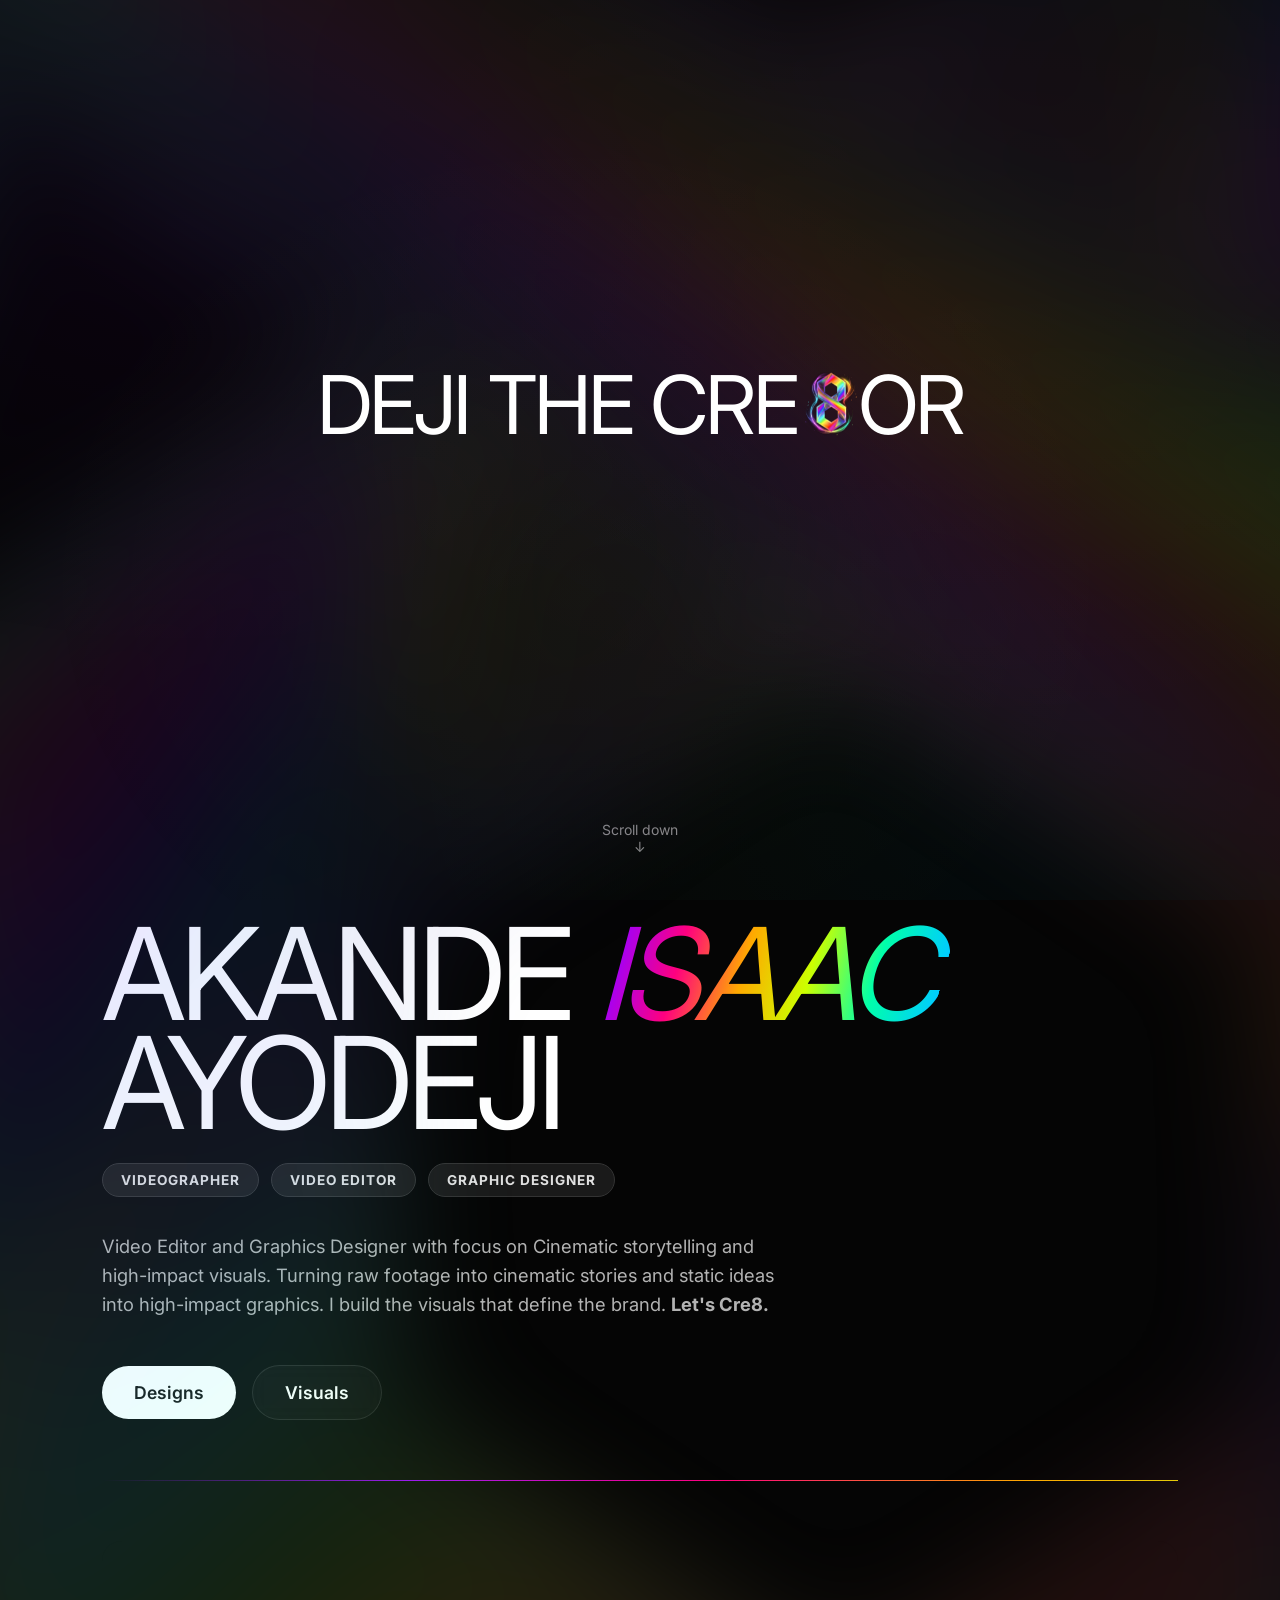
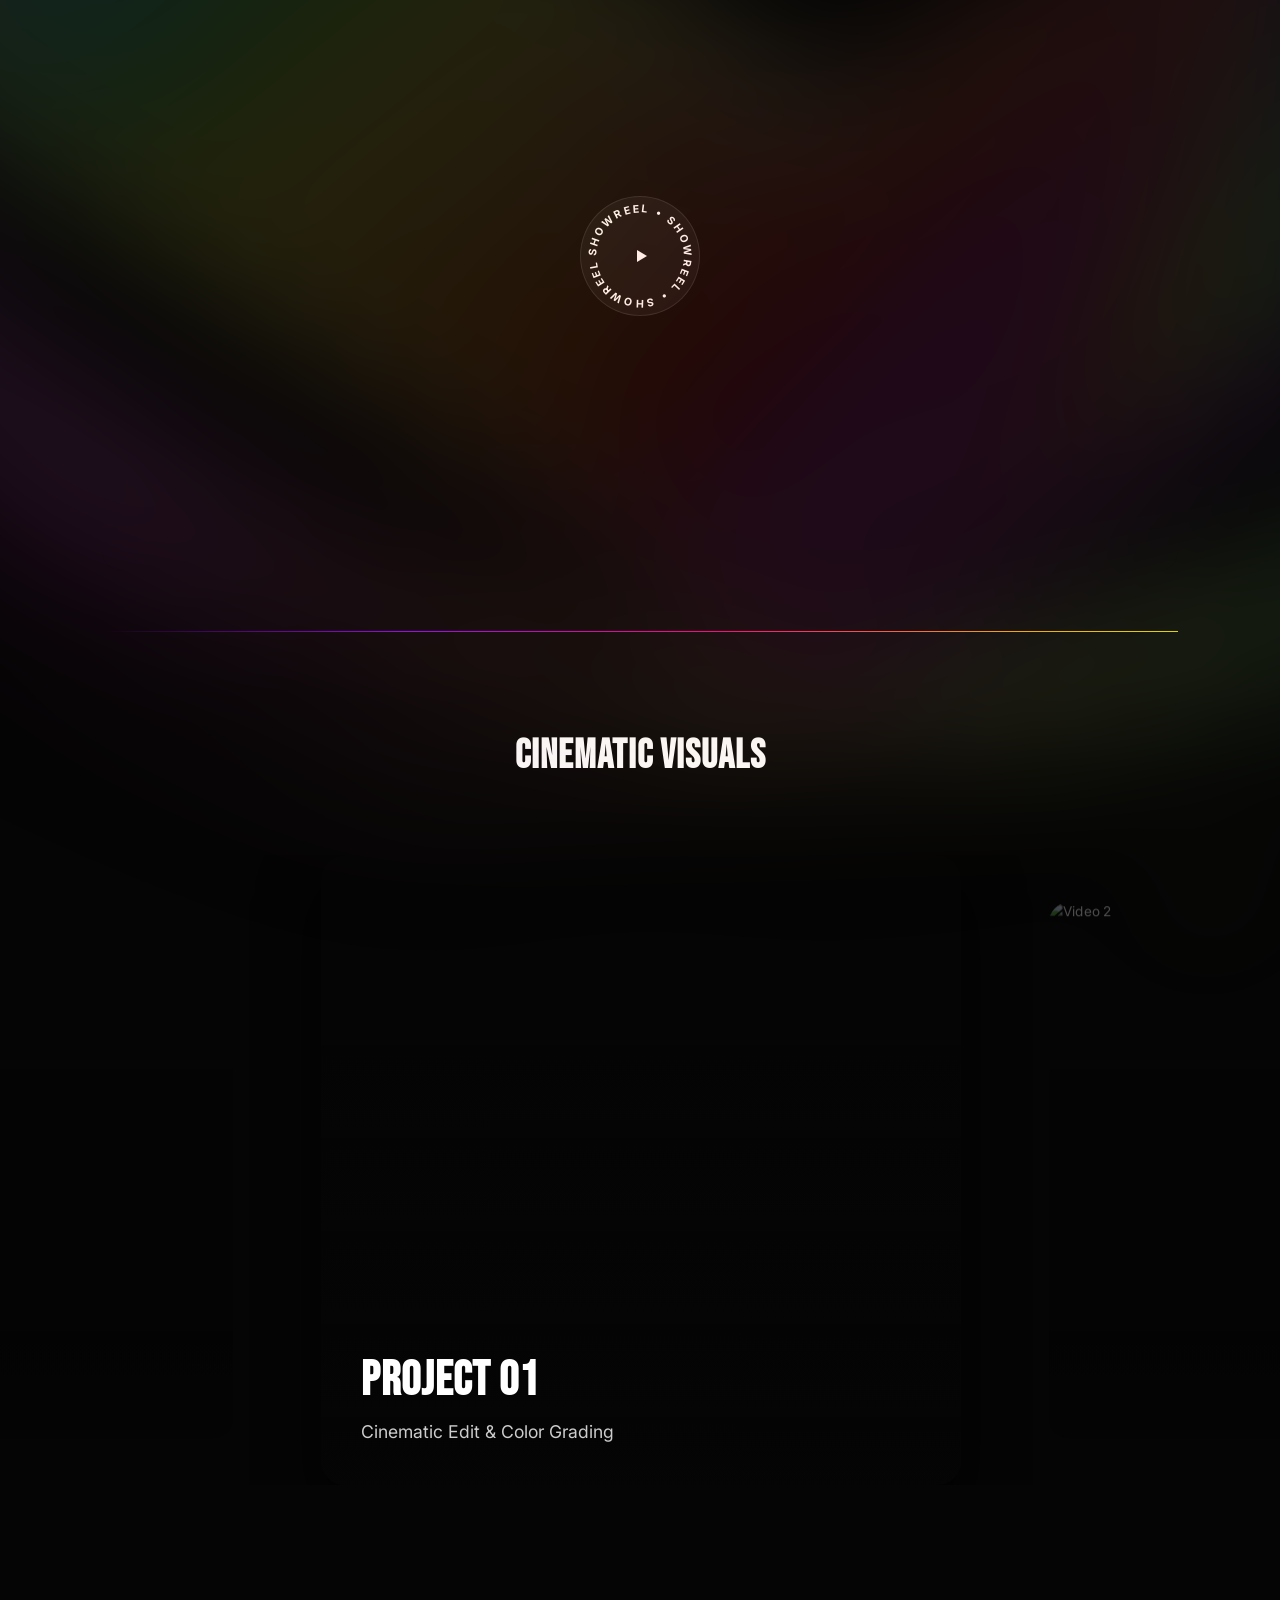
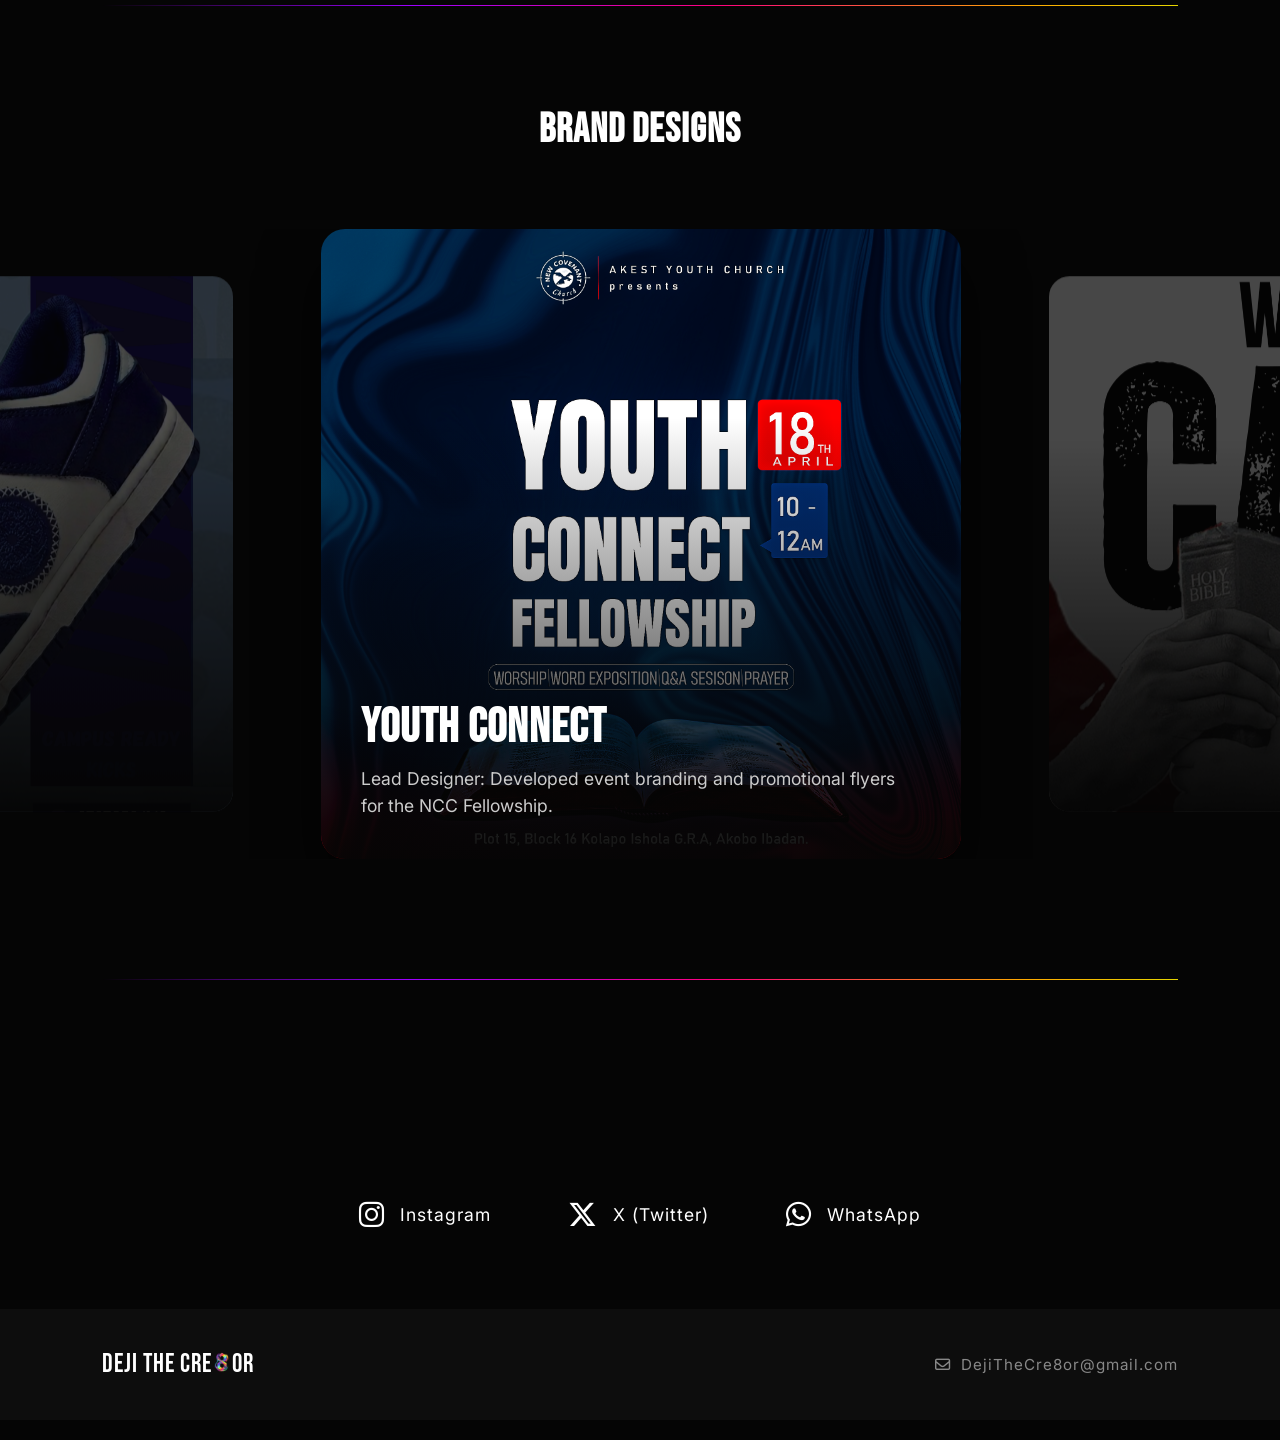
==== index.html @ 7c0d9ea7 "tried to optimize web loading time by font stuff" ====
<!DOCTYPE html>
<html lang="en">
<head>
    <meta charset="UTF-8">
    <meta name="viewport" content="width=device-width, initial-scale=1.0">
    <title>Deji The Cre8or | Portfolio</title>
    
    <link rel="preconnect" href="https://fonts.googleapis.com">
    <link rel="preconnect" href="https://fonts.gstatic.com" crossorigin>
    
    <link href="https://fonts.googleapis.com/css2?family=Bebas+Neue&family=Inter:wght@300;400;600&display=swap" rel="stylesheet">
    
    <link rel="stylesheet" href="CSS/style.css">
    
    <link rel="stylesheet" href="https://cdnjs.cloudflare.com/ajax/libs/font-awesome/6.4.0/css/all.min.css">
</head>
<body>

    <div class="bg-streaks"></div>
    <img src="8.png" alt="" id="glass-8">

    <div id="nav-backdrop"></div>

    <div id="dynamic-logo">
        <span class="type-text">DEJI THE CRE</span>
        <img src="8.png" alt="8" class="crystal-8">
        <span class="type-text-end">OR</span>
    </div>
    <a href="index.html" id="desktop-header-logo">
        DEJI THE CRE<img src="8.png" alt="8" class="header-8">OR
    </a>

    <div id="mobile-stacked-logo">
        <div class="stack-top">DEJI THE</div>
        <div class="stack-bottom">CRE<img src="8.png" alt="8" class="stack-8">OR</div>
    </div>

   <nav id="nav-menu">
        <button class="hamburger" aria-label="Toggle menu">
            <span class="line"></span>
            <span class="line"></span>
        </button>
        <ul class="nav-links">
            <li><a href="index.html">Home</a></li>
            <li class="nav-dropdown">
                <a href="#" class="dropdown-toggle">Work <span class="arrow">▼</span></a>
                <ul class="dropdown-menu">
                    <li><a href="designs.html">Designs</a></li>
                    <li><a href="visuals.html">Visuals</a></li>
                </ul>
            </li>
            <li><a href="about.html">About</a></li> 
            <li><a href="contact.html">Contact</a></li>
        </ul>
    </nav>

    <div class="scroll-prompt">
        <p>Scroll down</p>
        <span>↓</span>
    </div>

    <main id="main-content">
        <header class="hero">
            <h1 class="main-title reveal">
                <span class="name-part">AKANDE</span>
                <span class="name-part name-italic gradient-text">ISAAC</span>
                <span class="name-part">AYODEJI</span>
            </h1>
            
            <div class="software-tags reveal">
                <span>VIDEOGRAPHER</span>
                <span>VIDEO EDITOR</span>
                <span>GRAPHIC DESIGNER</span>
            </div>

            <p class="bio-text reveal">
                Video Editor and Graphics Designer with focus on Cinematic storytelling and high-impact visuals. Turning raw footage into cinematic stories and static ideas into high-impact graphics. I build the visuals that define the brand. <strong>Let's Cre8.</strong>
            </p>

            <div class="button-group reveal">
                <a href="designs.html" class="btn primary-btn">Designs</a>
                <a href="visuals.html" class="btn secondary-btn">Visuals</a>
            </div>
        </header>

        <hr class="section-breaker reveal">

        <section id="showreel-section" class="reveal">
            <video autoplay loop muted playsinline class="showreel-video">
                <source src="assets/videos/showreel.mp4" type="video/mp4"> 
            </video>
            
            <div class="showreel-watermark">
                <div class="play-triangle"></div>
                <svg class="spinning-text" viewBox="0 0 100 100">
                    <path id="circlePath" d="M 50, 50 m -37, 0 a 37,37 0 1,1 74,0 a 37,37 0 1,1 -74,0" fill="none" />
                    <text>
                        <textPath href="#circlePath" startOffset="0%">
                            SHOWREEL • SHOWREEL • SHOWREEL • 
                        </textPath>
                    </text>
                </svg>
            </div>
        </section>

        <hr class="section-breaker reveal">

        <h2 class="sub-heading reveal" style="text-align: center; margin-top: 40px;">Cinematic Visuals</h2>

        <div class="carousel-container reveal">
            <div class="swipe-indicator"><span>← Swipe to explore →</span></div>
            <div class="carousel-track"> 
                
                <div class="carousel-card active" data-video-id="03fotvflTWY">
                    <div class="card-media">
                        <img src="https://img.youtube.com/vi/03fotvflTWY/hqdefault.jpg" alt="Video 1">
                    </div>
                    <div class="card-info">
                        <h3>Project 01</h3>
                        <p>Cinematic Edit & Color Grading</p>
                    </div>
                </div>

                <div class="carousel-card" data-video-id="vDbTVsZp4Qw">
                    <div class="card-media">
                        <img src="https://img.youtube.com/vi/vDbTVsZp4Qw/hqdefault.jpg" alt="Video 2">
                    </div>
                    <div class="card-info">
                        <h3>Project 02</h3>
                        <p>Dynamic Cuts & Sound Design</p>
                    </div>
                </div>

                <div class="carousel-card" data-video-id="BxYA4wNl080">
                    <div class="card-media">
                        <img src="https://img.youtube.com/vi/BxYA4wNl080/hqdefault.jpg" alt="Video 3">
                    </div>
                    <div class="card-info">
                        <h3>Project 03</h3>
                        <p>Social Media Promo</p>
                    </div>
                </div>

                <div class="carousel-card" data-video-id="MMPrhzNY5no">
                    <div class="card-media">
                        <img src="https://img.youtube.com/vi/MMPrhzNY5no/hqdefault.jpg" alt="Video 4">
                    </div>
                    <div class="card-info">
                        <h3>Project 04</h3>
                        <p>Visual Effects & Pacing</p>
                    </div>
                </div>

                <div class="carousel-card" data-video-id="Yz00MsHGp1I">
                    <div class="card-media">
                        <img src="https://img.youtube.com/vi/Yz00MsHGp1I/hqdefault.jpg" alt="Video 5">
                    </div>
                    <div class="card-info">
                        <h3>Project 05</h3>
                        <p>Brand Storytelling</p>
                    </div>
                </div>

                <div class="carousel-card" data-video-id="K750tVwHM1g">
                    <div class="card-media">
                        <img src="https://img.youtube.com/vi/K750tVwHM1g/hqdefault.jpg" alt="Video 6">
                    </div>
                    <div class="card-info">
                        <h3>Project 06</h3>
                        <p>Creative Direction & Editing</p>
                    </div>
                </div>

            </div>
        </div> 

        <hr class="section-breaker reveal">

        <h2 class="sub-heading reveal" style="text-align: center; margin-top: 40px;">Brand Designs</h2>

        <div class="carousel-container reveal">
            <div class="swipe-indicator"><span>← Swipe to explore →</span></div>
            <div class="carousel-track">
                
                <div class="carousel-card active">
                    <div class="card-media">
                        <img src="assets/images/youth-connect-fellowship.png" alt="Youth Connect Fellowship">
                    </div>
                    <div class="card-info">
                        <h3>Youth Connect</h3>
                        <p>Lead Designer: Developed event branding and promotional flyers for the NCC Fellowship.</p>
                    </div>
                </div>

                <div class="carousel-card">
                    <div class="card-media">
                        <img src="assets/images/word-cafe.png" alt="Word Cafe">
                    </div>
                    <div class="card-info">
                        <h3>Word Cafe</h3>
                        <p>Graphic Designer: Created cohesive social media graphics for the January edition.</p>
                    </div>
                </div>

                <div class="carousel-card">
                    <div class="card-media">
                        <img src="assets/images/neofaceless-for-pro1.png" alt="Vote for PRO1">
                    </div>
                    <div class="card-info">
                        <h3>Campaign Design</h3>
                        <p>Lead Designer: Designed high-impact political campaign posters to drive engagement.</p>
                    </div>
                </div>

                <div class="carousel-card">
                    <div class="card-media">
                        <img src="assets/images/neofaceless-anticipate.png" alt="NEOFACELESS">
                    </div>
                    <div class="card-info">
                        <h3>NEOFACELESS</h3>
                        <p>Graphic Designer: Crafted teaser graphics and promotional visuals for brand anticipation.</p>
                    </div>
                </div>

                <div class="carousel-card">
                    <div class="card-media">
                        <img src="assets/images/meorne.png" alt="Mé-orne">
                    </div>
                    <div class="card-info">
                        <h3>Mé-orne</h3>
                        <p>Brand Designer: Executed typography and layout design for brand identity assets.</p>
                    </div>
                </div>

                <div class="carousel-card">
                    <div class="card-media">
                        <img src="assets/images/word-cafe-april.png" alt="Word Cafe April">
                    </div>
                    <div class="card-info">
                        <h3>Word Cafe (Apr)</h3>
                        <p>Graphic Designer: Expanded the brand identity for the April edition of Word Cafe.</p>
                    </div>
                </div>

                <div class="carousel-card">
                    <div class="card-media">
                        <img src="assets/images/oluwole-for-pro-1.png" alt="Oluwole for PRO">
                    </div>
                    <div class="card-info">
                        <h3>Oluwole for PRO</h3>
                        <p>Lead Designer: Developed compelling campaign visuals to maximize candidate outreach.</p>
                    </div>
                </div>
                
                <div class="carousel-card">
                    <div class="card-media">
                        <img src="assets/images/dujana-hub.png" alt="DUJĂNĂ HUB">
                    </div>
                    <div class="card-info">
                        <h3>DUJĂNĂ HUB</h3>
                        <p>Lead Designer: Developed structural layout and branding elements for the hub.</p>
                    </div>
                </div>

            </div>
        </div>

       <hr class="section-breaker reveal">
        
        <footer class="sam-footer reveal">
            <div class="footer-socials">
                <a href="https://instagram.com/DejiTheCre8or" target="_blank">
                    <i class="fa-brands fa-instagram"></i> Instagram
                </a>
                <a href="https://x.com/DejiTheCre8or" target="_blank">
                    <i class="fa-brands fa-x-twitter"></i> X (Twitter)
                </a>
                <a href="https://wa.me/2349132543530" target="_blank">
                    <i class="fa-brands fa-whatsapp"></i> WhatsApp
                </a>
            </div>

            <div class="footer-bottom">
                <div class="footer-logo">
                    <a href="index.html">DEJI THE CRE<img src="8.png" alt="8" class="footer-8">OR</a>
                </div>
                
                <div class="footer-email">
                    <a href="mailto:DejiTheCre8or@gmail.com">
                        <i class="fa-regular fa-envelope"></i> DejiTheCre8or@gmail.com
                    </a>
                </div>
            </div>
        </footer>
        <div id="lightbox" class="lightbox">
            <span class="lightbox-close">&times;</span>
            <div class="lightbox-content-wrapper">
                <img id="lightbox-img" src="" alt="Enlarged Project">
                
                <div id="lightbox-video-container"></div>
            </div>
            <p id="lightbox-caption"></p>
        </div>
    </main>

    <script src="JS/script.js"></script>
</body>
</html>
---- CSS/style.css ----
/* ========================================= */
/* --- GLOBAL SETTINGS                   --- */
/* ========================================= */
* { 
    margin: 0; 
    padding: 0; 
    box-sizing: border-box; 
    font-family: 'Inter', 'Segoe UI', sans-serif; 
}

body { 
    background-color: #050505; 
    color: #ffffff; 
    overflow-x: hidden; 
    min-height: 100vh; 
}

/* Removes the ugly default blue tap highlight on EVERYTHING */
* {
    -webkit-tap-highlight-color: transparent !important;
}

/* Kills the desktop browser focus ring when you click links */
a:focus, 
a:active, 
button:focus, 
button:active,
.dropdown-toggle:focus {
    outline: none !important;
    box-shadow: none !important;
}

/* ========================================= */
/* --- BACKGROUND & GLASS EFFECTS        --- */
/* ========================================= */
.bg-streaks {
    position: fixed; 
    top: 0; 
    left: 0; 
    width: 100vw; 
    height: 100vh;
    background: radial-gradient(ellipse at 15% 25%, rgba(157, 0, 255, 0.05), transparent 45%),
                radial-gradient(ellipse at 75% 35%, rgba(255, 0, 127, 0.04), transparent 50%),
                radial-gradient(ellipse at 45% 65%, rgba(204, 255, 0, 0.03), transparent 55%),
                radial-gradient(ellipse at 85% 85%, rgba(0, 204, 255, 0.04), transparent 45%);
    z-index: -1; 
    pointer-events: none;
}

#glass-8 { 
    position: fixed; 
    top: 45%; 
    left: 65%; 
    transform: translate(-50%, -50%) scale(5); 
    opacity: 0.12; 
    filter: blur(12px); 
    z-index: 90; 
    pointer-events: none; 
    transition: opacity 0.8s ease, transform 0.8s ease; 
}

body.scrolled #glass-8 { 
    opacity: 0; 
    transform: translate(-50%, -50%) scale(4); 
}

/* ========================================= */
/* --- FLOATING PILL HEADER (GLASSMORPHISM)  */
/* ========================================= */
#nav-backdrop { 
    position: fixed; 
    top: 25px; 
    left: 4vw; 
    width: 92vw; 
    height: 70px; 
    z-index: 95; 
    border-radius: 50px; 
    
    background: rgba(12, 12, 12, 0.45); 
    backdrop-filter: blur(16px);
    -webkit-backdrop-filter: blur(16px);
    
    transform: translateY(-150px); 
    transition: transform 0.5s cubic-bezier(0.25, 1, 0.5, 1); 
    box-shadow: 0 15px 35px rgba(0,0,0,0.4);
}

#nav-backdrop::after {
    content: '';
    position: absolute;
    inset: 0;
    border-radius: 50px;
    padding: 0.5px; 
    background: linear-gradient(90deg, #9d00ff, #ff007f, #ffaa00, #ccff00, #00ffaa, #00ccff, #9d00ff);
    background-size: 200% auto; 
    -webkit-mask: linear-gradient(#fff 0 0) content-box, linear-gradient(#fff 0 0);
    -webkit-mask-composite: xor;
    mask-composite: exclude;
    pointer-events: none;
    opacity: 0.65; 
    animation: flowRainbow 4s linear infinite; 
}

@keyframes flowRainbow {
    0% { background-position: 0% center; }
    100% { background-position: 200% center; }
}

body.scrolled #nav-backdrop { 
    transform: translateY(0); 
}

/* ========================================= */
/* --- LOGOS                             --- */
/* ========================================= */
#dynamic-logo { 
    position: fixed; 
    top: 45%; 
    left: 50%; 
    transform: translate(-50%, -50%) scale(1.5); 
    display: flex; 
    align-items: center; 
    justify-content: center; 
    z-index: 100; 
    white-space: nowrap; 
    transition: all 0.8s cubic-bezier(0.25, 1, 0.5, 1); 
    font-family: 'Bebas Neue', sans-serif; 
    font-size: 54px; 
}

#mobile-stacked-logo { 
    display: none; 
}

.type-text { 
    display: inline-block; 
    overflow: hidden; 
    white-space: nowrap; 
    max-width: 0; 
    letter-spacing: -2px; 
    color: #ffffff; 
    border-right: 2px solid #fff; 
    animation: typing 1.5s steps(13, end) forwards, blink 0.5s step-end 6 forwards; 
}

@keyframes typing { 
    to { max-width: 400px; } 
}

@keyframes blink { 
    50% { border-color: transparent; } 
    100% { border-color: transparent; } 
}

.crystal-8 { 
    display: inline-block; 
    height: 120%; 
    max-height: 52px; 
    width: auto; 
    object-fit: contain; 
    vertical-align: middle; 
    margin-left: -5px; 
    margin-right: -8px; 
    opacity: 0; 
    transform: translateY(-2px); 
    animation: fadeIn 0.8s ease forwards; 
    animation-delay: 1.5s; 
}

.type-text-end { 
    opacity: 0; 
    letter-spacing: -2px; 
    color: #ffffff; 
    animation: fadeIn 0.5s ease forwards; 
    animation-delay: 2.3s; 
}

@keyframes fadeIn { 
    from { opacity: 0; } 
    to { opacity: 1; } 
}

body:not(.inner-page).scrolled #dynamic-logo { 
    opacity: 0; 
    pointer-events: none; 
}

#desktop-header-logo {
    position: fixed;
    top: 60px; 
    left: 7vw;
    transform: translateY(-50%);
    font-size: 28px; 
    color: #ffffff;
    text-decoration: none;
    display: flex;
    align-items: center;
    z-index: 100;
    opacity: 0; 
    pointer-events: none;
    transition: opacity 0.4s ease;
    letter-spacing: 1px; 
    font-family: 'Bebas Neue', sans-serif !important;
}

.header-8 {
    height: 28px;
    margin: 0 -3px; 
    transform: translateY(-2px);
}

body:not(.inner-page).scrolled #desktop-header-logo {
    opacity: 1;
    pointer-events: auto;
}

/* ========================================= */
/* --- DESKTOP NAVIGATION                --- */
/* ========================================= */
#nav-menu { 
    position: fixed; 
    top: 60px; 
    right: 8vw; 
    transform: translateY(-50%); 
    opacity: 0; 
    pointer-events: none; 
    z-index: 99; 
    transition: opacity 0.8s ease; 
}

body.scrolled #nav-menu { 
    opacity: 1; 
    pointer-events: auto; 
}

.hamburger { 
    display: none; 
}

.nav-links { 
    list-style: none; 
    display: flex; 
    gap: 35px; 
}

.nav-links a { 
    color: #ffffff; 
    text-decoration: none; 
    font-size: 16px; 
    font-weight: 600; 
    transition: color 0.3s; 
    position: relative;
}

.nav-links a:hover { 
    color: #ffffff; 
}

.nav-links a::after {
    content: '';
    position: absolute;
    width: 0;
    height: 2px;
    bottom: -6px;
    left: 0;
    background: linear-gradient(90deg, #9d00ff, #ff007f, #ffaa00, #ccff00, #00ffaa, #00ccff);
    background-size: 200% auto;
    transition: width 0.3s cubic-bezier(0.25, 1, 0.5, 1);
    animation: flowRainbow 4s linear infinite;
}

.nav-links a:hover::after {
    width: 100%;
}

.nav-dropdown { 
    position: relative; 
}

.dropdown-toggle { 
    display: flex; 
    align-items: center; 
    gap: 6px; 
    cursor: pointer; 
}

.arrow { 
    font-size: 0.6rem; 
    transition: transform 0.3s ease; 
}

.dropdown-menu { 
    position: absolute; 
    top: 100%; 
    left: 50%; 
    transform: translateX(-50%) translateY(10px);
    background-color: #0d0d0d; 
    border: 1px solid rgba(255, 255, 255, 0.1); 
    border-radius: 12px; 
    padding: 8px 0; 
    min-width: 140px;
    display: flex;
    flex-direction: column;
    opacity: 0; 
    visibility: hidden; 
    transition: all 0.3s cubic-bezier(0.25, 1, 0.5, 1);
}

.nav-dropdown.active .dropdown-menu { 
    opacity: 1; 
    visibility: visible; 
    transform: translateX(-50%) translateY(0); 
}

.nav-dropdown.active .arrow { 
    transform: rotate(180deg); 
}

.dropdown-menu li { 
    list-style: none; 
}

.dropdown-menu a { 
    padding: 12px 40px; 
    font-size: 14px; 
    text-align: center; 
    color: #ccc; 
    transition: background 0.2s; 
}

.dropdown-menu a:hover { 
    background-color: transparent !important; 
    outline: none;
}

.dropdown-menu a::after {
    display: none; 
}

/* ========================================= */
/* --- PERMANENT HEADER FOR INNER PAGES  --- */
/* ========================================= */
body.inner-page #nav-menu { 
    opacity: 1; 
    pointer-events: auto; 
    transform: translateY(-50%) !important; 
}

body.inner-page #nav-backdrop { 
    transform: translateY(0) !important; 
}
body.inner-page #main-content {
    margin-top: 140px; 
    min-height: calc(100vh - 140px);
}

body.inner-page #dynamic-logo {
    display: none !important;
    animation: none !important;
    transition: none !important;
}

body.inner-page #desktop-header-logo {
    opacity: 1 !important; 
    pointer-events: auto !important; 
    transition: none !important; 
}
body.inner-page #nav-menu, 
body.inner-page.scrolled.header-hidden #nav-menu { 
    transform: translateY(-50%) !important; 
}

/* ========================================= */
/* --- MAIN CONTENT & HERO               --- */
/* ========================================= */
.scroll-prompt { 
    position: absolute; 
    bottom: 5%; 
    left: 50%; 
    transform: translateX(-50%); 
    text-align: center; 
    font-size: 14px; 
    color: #888; 
    animation: bounce 2s infinite; 
    transition: opacity 0.4s ease; 
}

@keyframes bounce { 
    0%, 100% { transform: translate(-50%, 0); } 
    50% { transform: translate(-50%, 10px); } 
}

body.scrolled .scroll-prompt { 
    opacity: 0; 
}

#main-content { 
    margin-top: 100vh; 
    padding: 20px 8vw; 
    display: flex; 
    flex-direction: column; 
}

.hero { 
    display: flex; 
    flex-direction: column; 
    align-items: flex-start; 
    gap: 25px; 
}

.main-title { 
    font-family: 'Bebas Neue', sans-serif; 
    font-size: 8rem; 
    font-weight: 400; 
    line-height: 0.85; 
    max-width: 1100px; 
    display: flex; 
    flex-wrap: wrap; 
    gap: 0 40px; 
}

.name-part { 
    display: inline-block; 
    letter-spacing: -6px; 
}

.name-italic { 
    transform: skewX(-15deg); 
    transform-origin: center; 
    margin-right: 15px; 
}

.gradient-text { 
    background: linear-gradient(to right, #9d00ff, #ff007f, #ffaa00, #ccff00, #00ffaa, #00ccff); 
    -webkit-background-clip: text; 
    -webkit-text-fill-color: transparent; 
}

.software-tags { 
    display: flex; 
    flex-wrap: wrap; 
    justify-content: flex-start; 
    gap: 12px; 
}

.software-tags span { 
    background-color: #1a1a1a; 
    padding: 8px 18px; 
    border-radius: 30px; 
    font-size: 0.85rem; 
    font-weight: bold; 
    color: #e0e0e0; 
    border: 1px solid #333; 
    letter-spacing: 1px; 
}

.bio-text { 
    font-size: 1.15rem; 
    color: #b3b3b3; 
    max-width: 700px; 
    line-height: 1.6; 
    margin-top: 10px; 
}

/* ========================================= */
/* --- BUTTONS & DIVIDERS                --- */
/* ========================================= */
.button-group { 
    display: flex; 
    gap: 16px; 
    margin-top: 20px; 
    align-items: center; 
}

.btn { 
    position: relative; 
    padding: 16px 32px; 
    text-decoration: none; 
    font-weight: 600; 
    font-size: 1.1rem; 
    border-radius: 50px; 
    z-index: 1; 
    transition: all 0.3s ease;
    overflow: hidden;
}

.primary-btn { 
    background-color: #ffffff; 
    color: #111111; 
    border: none; 
}

.primary-btn:hover { 
    color: #ffffff;
    background-color: transparent;
    box-shadow: 0 10px 20px rgba(157, 0, 255, 0.2);
}

.primary-btn::before {
    content: '';
    position: absolute;
    inset: 0;
    z-index: -1;
    background: linear-gradient(90deg, #9d00ff, #ff007f, #ffaa00, #ccff00, #00ffaa, #00ccff, #9d00ff);
    background-size: 200% auto;
    opacity: 0;
    transition: opacity 0.3s ease;
    animation: flowRainbow 4s linear infinite;
}

.primary-btn:hover::before {
    opacity: 1;
}

.secondary-btn { 
    background: rgba(255, 255, 255, 0.03); 
    backdrop-filter: blur(10px);
    -webkit-backdrop-filter: blur(10px);
    color: #ffffff; 
    border: 1px solid rgba(255, 255, 255, 0.1); 
}

.secondary-btn:hover { 
    background: rgba(255, 255, 255, 0.1); 
    border-color: rgba(255, 255, 255, 0.3);
}

.section-breaker { 
    border: 0; 
    height: 1px; 
    background: linear-gradient(90deg, transparent, #9d00ff, #ff007f, #ffaa00, #ccff00, #00ffaa, #00ccff, transparent); 
    background-size: 200% auto;
    opacity: 0.35;
    margin: 60px 0; 
    width: 100%; 
    animation: flowRainbow 4s linear infinite;
}

.sub-heading {
    font-family: 'Bebas Neue', sans-serif;
    font-size: 2.5rem;
    letter-spacing: 1px;
    margin-bottom: 15px;
    color: #ffffff;
}

/* ========================================= */
/* --- SHOWREEL SECTION                  --- */
/* ========================================= */
#showreel-section { 
    position: relative; 
    width: 100%; 
    height: 70vh; 
    border-radius: 20px; 
    overflow: hidden; 
    background-color: #050505; 
    display: flex; 
    align-items: center; 
    justify-content: center; 
}

.showreel-video { 
    position: absolute; 
    width: 100%; 
    height: 100%; 
    object-fit: cover; 
    opacity: 0.6; 
    pointer-events: none; 
}

.showreel-watermark { 
    position: relative; 
    z-index: 2; 
    width: 120px; 
    height: 120px; 
    border-radius: 50%; 
    background-color: rgba(255, 255, 255, 0.05); 
    backdrop-filter: blur(10px); 
    border: 1px solid rgba(255, 255, 255, 0.1); 
    display: flex; 
    align-items: center; 
    justify-content: center; 
    cursor: pointer; 
}

.play-triangle { 
    width: 0; 
    height: 0; 
    border-top: 6px solid transparent; 
    border-bottom: 6px solid transparent; 
    border-left: 10px solid #ffffff; 
    margin-left: 4px; 
}

.spinning-text { 
    position: absolute; 
    top: 0; 
    left: 0; 
    width: 100%; 
    height: 100%; 
    animation: spin 12s linear infinite; 
    pointer-events: none; 
}

.spinning-text text { 
    font-family: 'Bebas Neue', sans-serif; 
    font-size: 9px; 
    font-weight: bold; 
    fill: #ffffff; 
    letter-spacing: 2px; 
}

@keyframes spin { 
    100% { transform: rotate(360deg); } 
}

/* ========================================= */
/* --- ANIMATIONS & REVEAL               --- */
/* ========================================= */
.reveal { 
    opacity: 0; 
    transform: translateY(30px); 
    transition: opacity 0.8s ease, transform 0.8s cubic-bezier(0.25, 1, 0.5, 1); 
}

.reveal.active { 
    opacity: 1; 
    transform: translateY(0); 
}

/* ========================================= */
/* --- ABOUT & CONTACT PAGE LAYOUTS      --- */
/* ========================================= */
.about-grid {
    display: grid;
    grid-template-columns: 1.2fr 0.8fr;
    gap: 80px;
    margin-top: 20px;
}

.contact-grid {
    display: grid;
    grid-template-columns: 1fr 1fr;
    gap: 80px;
    margin-top: 20px;
}

.custom-form { 
    display: flex; 
    flex-direction: column; 
    gap: 30px; 
}

.input-group { 
    position: relative; 
}

.input-group input, 
.input-group textarea, 
.input-group select { 
    width: 100%; 
    background: rgba(255, 255, 255, 0.03); 
    backdrop-filter: blur(10px);
    -webkit-backdrop-filter: blur(10px);
    border: 1px solid rgba(255, 255, 255, 0.08); 
    border-radius: 12px;
    padding: 16px 20px; 
    font-size: 1rem; 
    color: #ffffff; 
    transition: all 0.3s ease; 
    outline: none; 
}

.input-group select { 
    color: #888; 
    cursor: pointer; 
    appearance: none;
}

.input-group select option { 
    background-color: #0d0d0d; 
    color: #ffffff; 
}

.input-group label { 
    position: absolute; 
    top: 16px; 
    left: 20px; 
    font-size: 1rem; 
    color: #666; 
    pointer-events: none; 
    transition: all 0.3s cubic-bezier(0.25, 1, 0.5, 1); 
}

.input-group input:focus ~ label, 
.input-group input:not(:placeholder-shown) ~ label, 
.input-group textarea:focus ~ label, 
.input-group textarea:not(:placeholder-shown) ~ label { 
    top: -24px; 
    left: 5px;
    font-size: 0.85rem; 
    color: #00ffcc; 
    font-weight: 600;
}

.input-group input:focus, 
.input-group textarea:focus, 
.input-group select:focus { 
    background: rgba(255, 255, 255, 0.05);
    border-color: transparent;
    box-shadow: 0 0 0 2px rgba(157, 0, 255, 0.5), 0 0 15px rgba(0, 204, 255, 0.3);
}

.contact-link { 
    color: #ffffff; 
    font-size: 1.2rem; 
    text-decoration: none; 
    transition: color 0.3s ease; 
}

.contact-link:hover { 
    color: #00ffcc; 
}

/* ========================================= */
/* --- CINEMATIC PROJECT CAROUSEL        --- */
/* ========================================= */
.carousel-container {
    width: calc(100% + 16vw); 
    margin-left: -8vw; 
    padding: 60px 0;
    position: relative;
    overflow: hidden;
}

.swipe-indicator { display: none; }

.carousel-track {
    display: flex;
    gap: 40px;
    overflow-x: auto;
    scroll-snap-type: x mandatory;
    padding: 0 25vw; 
    scrollbar-width: none; 
    -webkit-overflow-scrolling: touch;
    align-items: center;
    height: 70vh;
}

.carousel-track::-webkit-scrollbar { display: none; }

.carousel-card {
    flex: 0 0 50vw; 
    height: 100%;
    scroll-snap-align: center;
    position: relative;
    border-radius: 24px;
    overflow: hidden;
    cursor: pointer;
    transition: transform 0.6s cubic-bezier(0.25, 1, 0.5, 1), opacity 0.6s ease;
    transform: scale(0.85); 
    opacity: 0.3; 
}

.carousel-card.active {
    transform: scale(1); 
    opacity: 1; 
    box-shadow: 0 30px 60px rgba(0,0,0,0.8);
}

.carousel-card::before {
    content: 'TAP TO VIEW';
    position: absolute;
    top: 50%;
    left: 50%;
    transform: translate(-50%, -50%) scale(0.9);
    background: rgba(12, 12, 12, 0.6);
    backdrop-filter: blur(8px);
    -webkit-backdrop-filter: blur(8px);
    border: 1px solid rgba(255, 255, 255, 0.2);
    padding: 12px 24px;
    border-radius: 30px;
    font-family: 'Bebas Neue', sans-serif;
    font-size: 1.5rem;
    color: #fff;
    letter-spacing: 2px;
    white-space: nowrap; 
    z-index: 10;
    opacity: 0;
    pointer-events: none;
    transition: all 0.4s cubic-bezier(0.25, 1, 0.5, 1);
}

.carousel-card.active:hover::before {
    opacity: 1;
    transform: translate(-50%, -50%) scale(1);
}

.card-media {
    width: 100%;
    height: 100%;
    position: absolute;
    top: 0;
    left: 0;
    z-index: 1;
    overflow: hidden; 
}

.card-media img,
.card-media video,
.card-media iframe {
    position: absolute;
    top: 0;
    left: 0;
    width: 100%;
    height: 100%;
    object-fit: cover; 
    border: none;
}

.card-media iframe {
    top: 50%;
    left: 50%;
    transform: translate(-50%, -50%) scale(1.85); 
    pointer-events: none; 
}

.card-media::after {
    content: '';
    position: absolute;
    bottom: 0;
    left: 0;
    width: 100%;
    height: 70%;
    background: linear-gradient(to top, rgba(5,5,5,0.95), transparent);
    z-index: 2;
}

.card-info {
    position: absolute;
    bottom: 40px;
    left: 40px;
    right: 40px;
    z-index: 3;
    opacity: 0; 
    transform: translateY(30px);
    transition: all 0.5s cubic-bezier(0.25, 1, 0.5, 1);
}

.carousel-card.active .card-info {
    opacity: 1; 
    transform: translateY(0);
}

.card-info h3 {
    font-family: 'Bebas Neue', sans-serif;
    font-size: 3rem;
    letter-spacing: 1px;
    margin-bottom: 10px;
    color: #ffffff;
}

.card-info p {
    font-size: 1.1rem;
    color: #cccccc;
    line-height: 1.5;
}

/* ========================================= */
/* --- CINEMATIC PROJECT GRID            --- */
/* ========================================= */
.project-grid {
    display: grid;
    grid-template-columns: 1fr 1fr;
    gap: 60px 40px;
    width: 100%;
    margin-top: 40px;
    padding-bottom: 80px;
}

.project-card:nth-child(even) {
    margin-top: 120px; 
}

.project-media {
    width: 100%;
    aspect-ratio: 4 / 5; 
    border-radius: 8px; 
    overflow: hidden;
    margin-bottom: 25px;
    background-color: #111111; 
    position: relative;
    cursor: pointer;
}

.project-media img,
.project-media video {
    position: absolute;
    top: 0;
    left: 0;
    width: 100%;
    height: 100%;
    object-fit: cover;
    display: block;
    transition: transform 0.6s cubic-bezier(0.25, 1, 0.5, 1);
}

.project-card:hover .project-media img,
.project-card:hover .project-media video {
    transform: scale(1.05);
}

.project-details { 
    padding: 25px;
    background: rgba(255, 255, 255, 0.02);
    backdrop-filter: blur(12px);
    -webkit-backdrop-filter: blur(12px);
    border: 1px solid rgba(255, 255, 255, 0.05);
    border-radius: 16px;
    transform: translateY(-20px); 
    transition: all 0.4s ease;
}

.project-card:hover .project-details {
    background: rgba(255, 255, 255, 0.05);
    border: 1px solid rgba(255, 255, 255, 0.15);
    box-shadow: 0 15px 30px rgba(0,0,0,0.5);
    transform: translateY(-25px);
}

.project-title { 
    font-size: 1.6rem; 
    color: #ffffff; 
    margin: 0; 
    letter-spacing: 0.5px; 
    font-family: 'Bebas Neue', sans-serif;
}

.project-role { 
    font-size: 0.9rem; 
    color: #aaaaaa; 
    margin: 0; 
}

.project-description { 
    font-size: 0.95rem; 
    color: #888888; 
    line-height: 1.6; 
    margin: 0; 
}

.project-divider { 
    height: 1px; 
    background-color: rgba(255, 255, 255, 0.1); 
    margin: 18px 0; 
    width: 100%; 
    position: relative;
    overflow: hidden;
}

.project-divider::after {
    content: '';
    position: absolute;
    top: 0;
    left: -100%;
    width: 100%;
    height: 100%;
    background: linear-gradient(90deg, transparent, #00ffcc, #9d00ff, transparent);
    transition: left 0.6s cubic-bezier(0.25, 1, 0.5, 1);
}

.project-card:hover .project-divider::after {
    left: 100%;
}

.project-software {
    font-size: 0.85rem;
    color: #00ffcc; 
    font-weight: bold;
    letter-spacing: 1px;
    margin: 0;
    text-transform: uppercase;
}

.play-overlay {
    position: absolute;
    top: 50%;
    left: 50%;
    transform: translate(-50%, -50%);
    font-size: 3rem;
    color: rgba(255, 255, 255, 0.7);
    z-index: 10;
    pointer-events: none;
    transition: all 0.3s ease;
}

.project-card:hover .play-overlay {
    color: #00ffcc;
    transform: translate(-50%, -50%) scale(1.1);
}

/* ========================================= */
/* --- MINIMALIST CINEMATIC FOOTER       --- */
/* ========================================= */
.sam-footer {
    width: 100vw; 
    margin-left: calc(-50vw + 50%);
    display: flex;
    flex-direction: column;
    margin-top: auto; 
    padding-top: 80px; 
    box-sizing: border-box;
}

.footer-socials {
    display: flex;
    justify-content: center;
    flex-wrap: wrap; 
    gap: 6vw; 
    padding: 80px 20px;
    background-color: #050505; 
    width: 100%;
    box-sizing: border-box;
}

.footer-socials a {
    color: #ffffff;
    text-decoration: none;
    font-size: 1.1rem;
    display: flex;
    align-items: center;
    gap: 15px;
    transition: color 0.3s ease;
    letter-spacing: 1px;
    white-space: nowrap;
}

.footer-socials a i {
    font-size: 1.8rem; 
}

.footer-socials a:hover {
    color: #00ffcc;
}

.footer-bottom {
    display: flex;
    justify-content: space-between;
    align-items: center;
    flex-wrap: wrap; 
    padding: 40px 8vw;
    background-color: #0d0d0d; 
    width: 100%;
    box-sizing: border-box;
}

.footer-logo a {
    font-family: 'Bebas Neue', sans-serif;
    font-size: 26px;
    color: #ffffff;
    text-decoration: none;
    letter-spacing: 1px;
    display: flex;
    align-items: center;
    white-space: nowrap; 
}

.footer-8 {
    height: 24px;
    margin: 0 -2px;
    transform: translateY(-2px);
}

.footer-email a {
    color: #888888;
    text-decoration: none;
    font-size: 0.95rem;
    display: flex;
    align-items: center;
    gap: 10px;
    letter-spacing: 1px;
    transition: color 0.3s ease;
    white-space: nowrap; 
}

.footer-email a:hover {
    color: #ffffff;
}

/* ========================================= */
/* --- UNIVERSAL LIGHTBOX (IMAGES & VIDEO) - */
/* ========================================= */
.lightbox {
    position: fixed;
    top: 0;
    left: 0;
    width: 100vw;
    height: 100vh;
    background-color: rgba(5, 5, 5, 0.95);
    backdrop-filter: blur(10px);
    -webkit-backdrop-filter: blur(10px);
    z-index: 9999;
    display: flex;
    flex-direction: column;
    align-items: center;
    justify-content: center;
    opacity: 0;
    visibility: hidden;
    transition: opacity 0.4s ease, visibility 0.4s ease;
}

.lightbox.active {
    opacity: 1;
    visibility: visible;
}

.lightbox-close {
    position: absolute;
    top: 30px;
    right: 40px;
    color: #ffffff;
    font-size: 45px;
    font-weight: bold;
    cursor: pointer;
    transition: color 0.3s ease;
    z-index: 10000;
}

.lightbox-close:hover {
    color: #00ffcc;
}

.lightbox-content-wrapper {
    position: relative;
    width: 100%;
    max-width: 90%;
    max-height: 85vh;
    display: flex;
    justify-content: center;
    align-items: center;
}

#lightbox-img {
    max-width: 100%;
    max-height: 85vh;
    display: none;
    border-radius: 12px;
    box-shadow: 0 20px 60px rgba(0,0,0,0.8);
}

#lightbox-video-container {
    display: none;
    height: 75vh; 
    width: calc(75vh * (9 / 16)); 
    max-width: 90vw; 
    background: #000;
    border-radius: 12px;
    overflow: hidden;
    box-shadow: 0 20px 60px rgba(0,0,0,0.8);
    flex-shrink: 0; 
}

#lightbox-video-container iframe {
    width: 100%;
    height: 100%;
    border: none;
}

#lightbox-caption {
    margin-top: 25px;
    font-family: 'Bebas Neue', sans-serif;
    font-size: 2.5rem;
    color: #fff;
    letter-spacing: 1px;
}

/* ========================================= */
/* --- MOBILE RESPONSIVENESS             --- */
/* ========================================= */
@media (max-width: 768px) {
    
    /* FIX: Optimized mobile background for performance */
    .bg-streaks {
        background: linear-gradient(135deg, rgba(157, 0, 255, 0.05) 0%, rgba(204, 255, 0, 0.02) 50%, rgba(0, 204, 255, 0.05) 100%);
    }
    
    #main-content { 
        margin-top: 50vh; 
        padding: 20px 24px; 
        width: 100%; 
        max-width: 100vw;
        box-sizing: border-box;
    }

    .hero {
        width: 100%;
        max-width: 100%;
    }
    
    .main-title { 
        font-size: clamp(3rem, 14vw, 5rem); 
        line-height: 0.8; 
        gap: 0 10px; 
        width: 100%;
        overflow-wrap: break-word; 
    }
    
    .name-part { 
        letter-spacing: -4px; 
    }
    
    #nav-backdrop { 
        top: 15px; 
        height: 60px; 
        border-radius: 40px; 
    } 
    
    #nav-backdrop::after {
        border-radius: 40px; 
    }

    #glass-8 { 
        top: 35%; 
        left: 50%; 
    }

    #desktop-header-logo {
        display: none !important;
    }
    
    #dynamic-logo { 
        top: 35px; 
        left: 15px; 
        font-size: 30px; 
        transform: translateY(-50%) scale(1); 
        transition: opacity 0.3s ease; 
    }

    body.scrolled #dynamic-logo,
    body.scrolled #dynamic-logo * { 
        opacity: 0 !important; 
        visibility: hidden !important;
        animation: none !important; 
        pointer-events: none !important; 
    }
    
    #mobile-stacked-logo { 
        display: flex; 
        flex-direction: column; 
        align-items: flex-start; 
        position: fixed; 
        top: 45px; 
        left: 8vw; 
        transform: translateY(-50%) scale(0.45); 
        transform-origin: left center; 
        font-family: 'Bebas Neue', sans-serif; 
        font-size: 30px; 
        line-height: 0.85; 
        z-index: 100; 
        opacity: 0; 
        pointer-events: none; 
        transition: opacity 0.3s ease; 
    }

    body.scrolled #mobile-stacked-logo { 
        opacity: 1; 
        pointer-events: auto; 
    }
    
    .stack-top { 
        letter-spacing: -2px; 
        color: #ffffff; 
    }

    .stack-bottom { 
        letter-spacing: 1.5px; 
        color: #ffffff; 
    } 

    .stack-8 { 
        display: inline-block; 
        height: 120%; 
        max-height: 28px; 
        width: auto; 
        object-fit: contain; 
        vertical-align: middle; 
        margin-left: -2px; 
        margin-right: -2px; 
        transform: translateY(-1px); 
    }

    body.inner-page #mobile-stacked-logo,
    body.inner-page.scrolled.header-hidden #mobile-stacked-logo {
        opacity: 1 !important; 
        pointer-events: auto !important;
        transition: none !important;
    }
    
    body.inner-page #nav-menu,
    body.inner-page.scrolled.header-hidden #nav-menu {
        top: 45px !important;
        transform: translateY(-50%) !important;
    }
    
    #nav-menu { 
        top: 45px; 
        right: 6vw; 
        left: auto; 
        transform: translateY(-50%); 
        opacity: 1; 
        pointer-events: auto; 
    }

    body.scrolled #nav-menu { 
        top: 45px; 
        right: 6vw; 
        transform: translateY(-50%); 
    }
    
    .hamburger { 
        display: block; 
        background: transparent; 
        border: 1px solid rgba(255, 255, 255, 0.2); 
        border-radius: 6px; 
        padding: 8px; 
        cursor: pointer; 
        z-index: 105; 
    }

    .hamburger .line { 
        display: block; 
        width: 15px; 
        height: 2px; 
        margin: 4px 0; 
        background-color: #ffffff; 
        transition: transform 0.4s cubic-bezier(0.25, 1, 0.5, 1); 
        transform-origin: center; 
    }

    .hamburger.active .line:nth-child(1) { 
        transform: translateY(3px) rotate(45deg); 
    }

    .hamburger.active .line:nth-child(2) { 
        transform: translateY(-3px) rotate(-45deg); 
    }
    
    /* FIX: Added overflow: hidden to keep the line inside the box */
    .nav-links { 
        position: absolute; 
        top: 55px; 
        right: 0; 
        background-color: #0d0d0d; 
        border: 1px solid rgba(255, 255, 255, 0.1); 
        border-radius: 12px; 
        flex-direction: column; 
        width: 160px; 
        gap: 0; 
        opacity: 0; 
        visibility: hidden; 
        transform: translateY(-15px); 
        transition: all 0.3s cubic-bezier(0.25, 1, 0.5, 1); 
        overflow: hidden; 
    }

    .nav-links.active { 
        opacity: 1; 
        visibility: visible; 
        transform: translateY(0); 
    }

    .nav-links li { 
        width: 100%; 
    }

    .nav-links a { 
        display: block; 
        font-size: 14px; 
        padding: 16px 20px; 
        text-align: right; 
        border-bottom: 1px solid rgba(255, 255, 255, 0.05); 
        border-radius: 0; 
    }

    .nav-links li:last-child a { 
        border-bottom: none; 
    }

    /* FIX: Hover line perfectly flush to the bottom of the border */
    .nav-links a::after {
        display: block !important;
        bottom: 0 !important;
        height: 2px !important;
    }
    
    .dropdown-menu a::after {
        display: none !important;
    }
    
    .crystal-8 { 
        height: 120%; 
        max-height: 28px; 
        margin-left: -3px; 
        margin-right: -4px; 
        transform: translateY(-1px); 
    }
    
    /* FIX: Mobile "Software Tags" Stacking Grid */
    .hero .software-tags { 
        display: flex;
        flex-wrap: wrap; 
        justify-content: center; 
        gap: 10px;
        width: 100%;
    }

    .hero .software-tags span {
        flex: 1 1 calc(50% - 10px); 
        text-align: center;
        max-width: 48%; 
        padding: 8px 5px; 
        font-size: 0.75rem; 
    }

    .hero .software-tags span:nth-child(3) {
        flex: 0 0 calc(60%); 
        max-width: 60%;
    }
    
    .button-group { 
        flex-direction: row; 
        justify-content: flex-start; 
        gap: 12px; 
        width: 100%; 
        max-width: 350px; 
    }

    .btn { 
        flex: 1; 
        text-align: center; 
        padding: 14px 10px; 
        font-size: 1rem; 
        border-radius: 50px; 
    }

    .dropdown-toggle { 
        display: flex !important; 
        align-items: center;
        justify-content: flex-end; 
        gap: 6px; 
    }

    .arrow {
        display: inline-block; 
        transition: transform 0.3s ease;
    }

    .nav-dropdown.active .arrow { 
        transform: rotate(180deg); 
    }

    .dropdown-menu { 
        position: relative; 
        top: 0; 
        left: 0; 
        transform: none; 
        background-color: transparent; 
        border: none; 
        border-radius: 0; 
        padding: 0; 
        width: 100%; 
        display: none; 
    }

    .nav-dropdown.active .dropdown-menu { 
        display: grid !important; 
        grid-template-columns: 1fr 1fr; 
        width: 100%;
        min-width: 0; 
        transform: none !important; 
    }

    .dropdown-menu li {
        width: 100%;
    }

    .dropdown-menu a { 
        display: flex; 
        align-items: center;
        justify-content: center;
        width: 100%; 
        box-sizing: border-box; 
        padding: 16px 0; 
        text-align: center;
        font-size: 13px; 
        color: #888; 
        border-bottom: 1px solid rgba(255, 255, 255, 0.05) !important; 
    }

    .dropdown-menu li:first-child a {
        border-right: 1px solid rgba(255, 255, 255, 0.05);
    }

    /* --- MOBILE: Project Carousel --- */
    .carousel-container {
        width: calc(100% + 48px); 
        margin-left: -24px; 
        padding: 20px 0;
    }

    .carousel-track {
        gap: 15px;
        padding: 0 7.5vw; 
        height: 55vh;
    }

    .carousel-card {
        flex: 0 0 85vw; 
        transform: scale(0.92); 
        opacity: 0.5;
    }

    .carousel-card.active { transform: scale(1); }

    .carousel-card::before {
        font-size: 1.1rem !important;
        padding: 8px 16px !important;
        border-radius: 20px !important;
    }

    .card-info {
        bottom: 25px;
        left: 20px;
        right: 20px;
    }

    .card-info h3 { font-size: 2.2rem; }

    .swipe-indicator {
        display: block;
        text-align: center;
        color: #888888;
        font-size: 0.85rem;
        margin-bottom: 20px;
        letter-spacing: 1px;
        animation: pulseText 2s infinite ease-in-out;
    }

    @keyframes pulseText {
        0%, 100% { opacity: 0.3; }
        50% { opacity: 1; }
    }

    /* --- MOBILE: Project Grid --- */
    .project-grid {
        grid-template-columns: 1fr;
        gap: 50px;
    }
    
    .project-card:nth-child(even) {
        margin-top: 0; 
    }

    /* --- MOBILE: Minimalist Footer --- */
    .sam-footer {
        margin-top: auto;
        padding-top: 40px;
    }

    .footer-socials {
        flex-direction: column;
        align-items: center; 
        gap: 40px;
        padding: 60px 20px;
    }

    .footer-bottom {
        flex-direction: column;
        align-items: center; 
        gap: 30px;
        padding: 40px 20px;
        text-align: center;
    }

    .footer-logo a, 
    .footer-email a {
        justify-content: center; 
    }

    /* --- MOBILE ABOUT: Premium Glassmorphism Cards --- */
    .about-grid {
        display: flex !important;
        flex-direction: column !important;
        gap: 40px;
    }

    .about-bio {
        background: rgba(255, 255, 255, 0.03); 
        backdrop-filter: blur(10px); 
        -webkit-backdrop-filter: blur(10px);
        -webkit-transform: translateZ(0); 
        border: 1px solid rgba(255, 255, 255, 0.08); 
        padding: 30px 25px;
        border-radius: 24px;
        box-shadow: 0 10px 30px rgba(0, 0, 0, 0.5);
    }

    .about-skills .sub-heading {
        font-size: 1.5rem;
        text-align: center;
    }
    
    .software-tags {
        justify-content: center; 
    }

    /* --- MOBILE CONTACT: Sleek App Interface --- */
    .contact-grid {
        display: flex !important;
        flex-direction: column-reverse !important; 
        gap: 40px;
    }

    .contact-info {
        display: flex;
        flex-direction: column;
        background: rgba(255, 255, 255, 0.03);
        backdrop-filter: blur(10px);
        -webkit-backdrop-filter: blur(10px);
        -webkit-transform: translateZ(0); 
        border: 1px solid rgba(255, 255, 255, 0.08);
        padding: 25px;
        border-radius: 24px;
        width: 100%;
        gap: 25px;
    }

    .info-block {
        margin: 0 !important;
        text-align: center;
    }

    .contact-form-container {
        width: 100%;
        padding: 0 10px;
    }

    .custom-form {
        gap: 35px; 
    }

    .input-group input,
    .input-group textarea,
    .input-group select {
        font-size: 16px; 
        padding: 14px 16px; 
    }
}
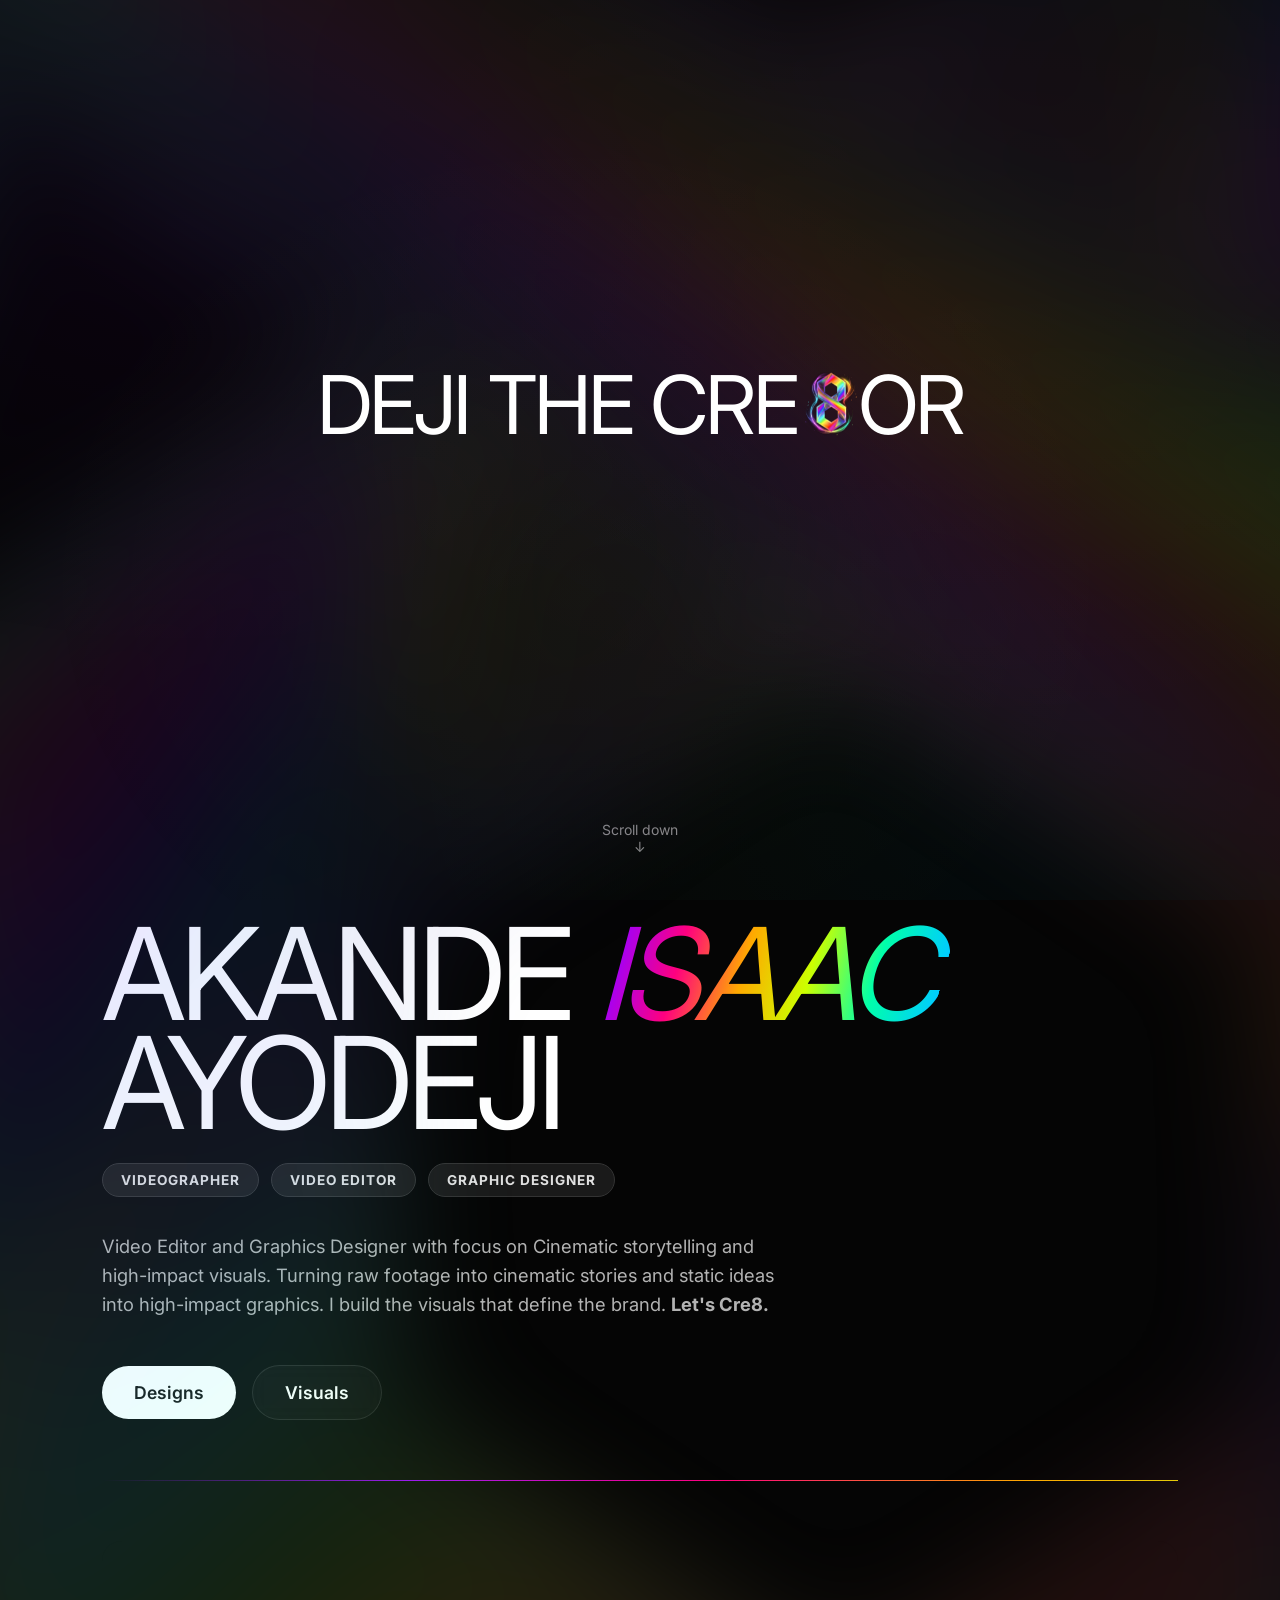
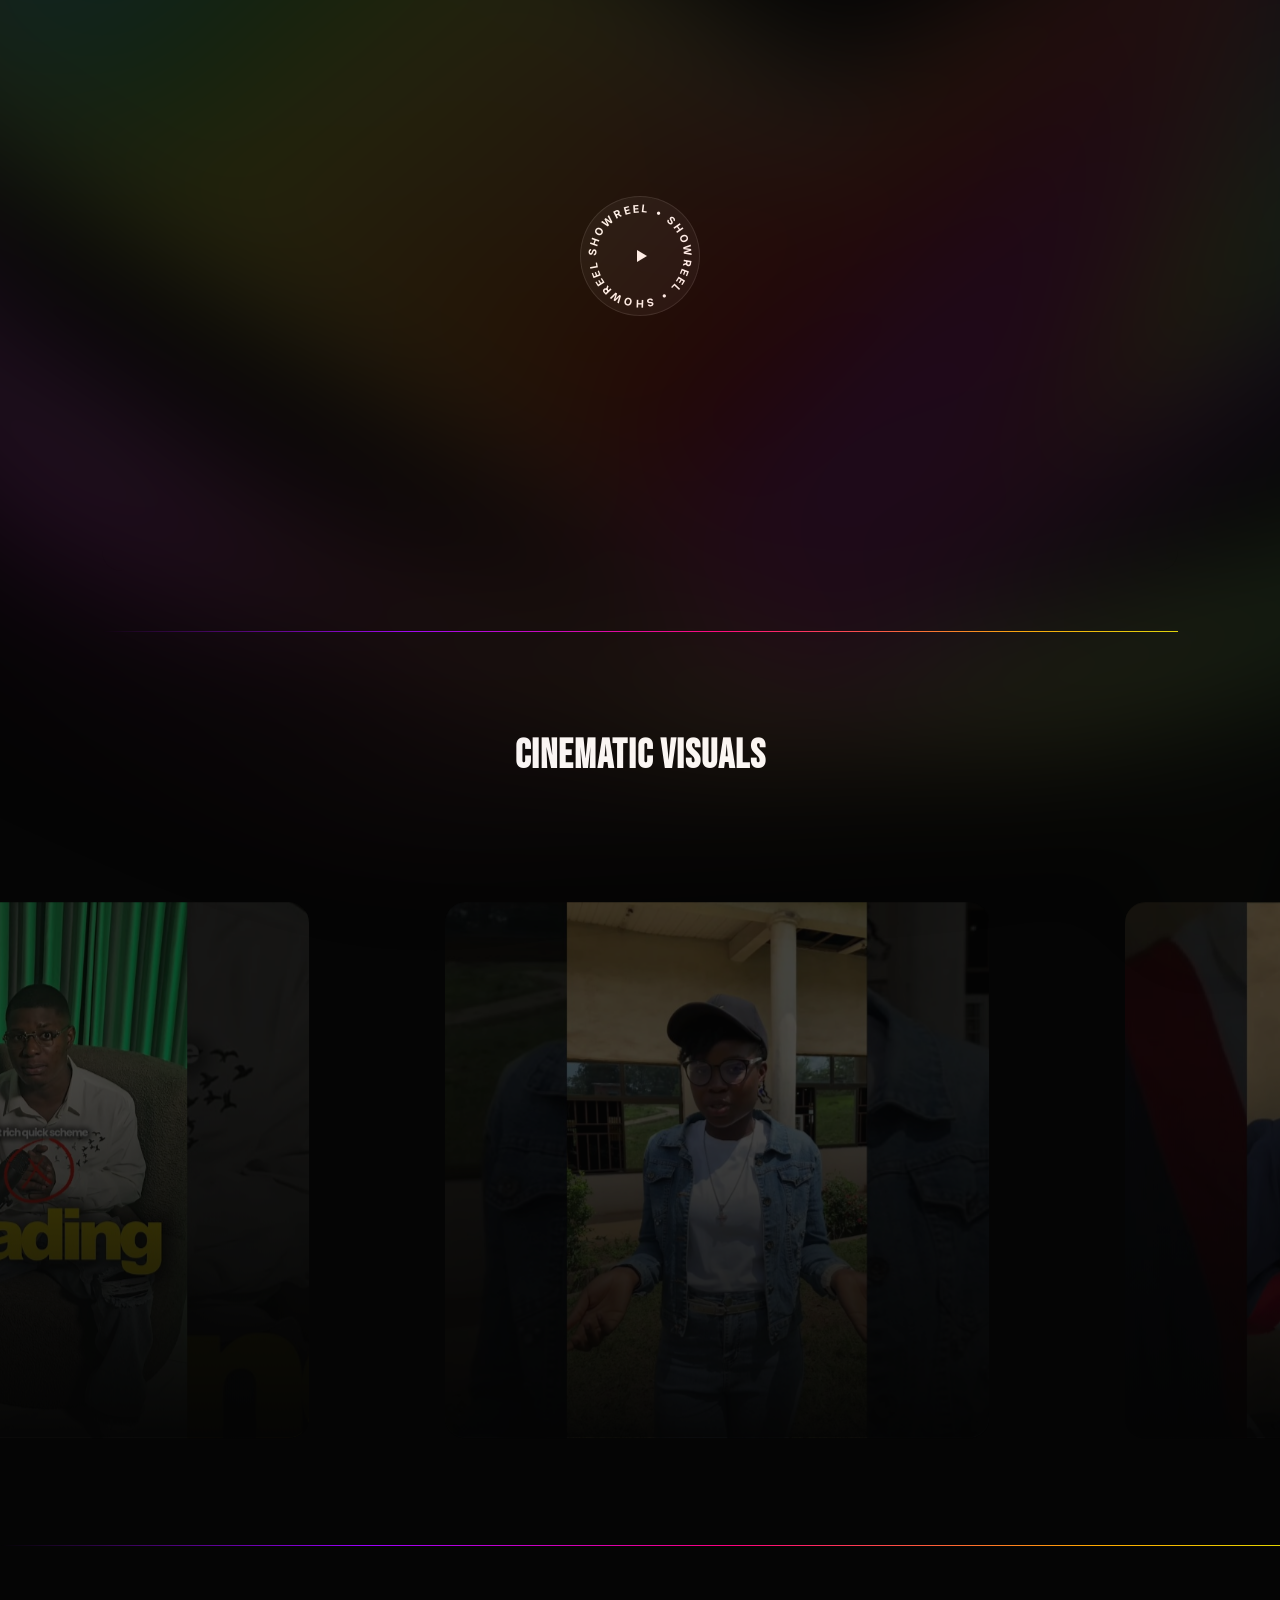
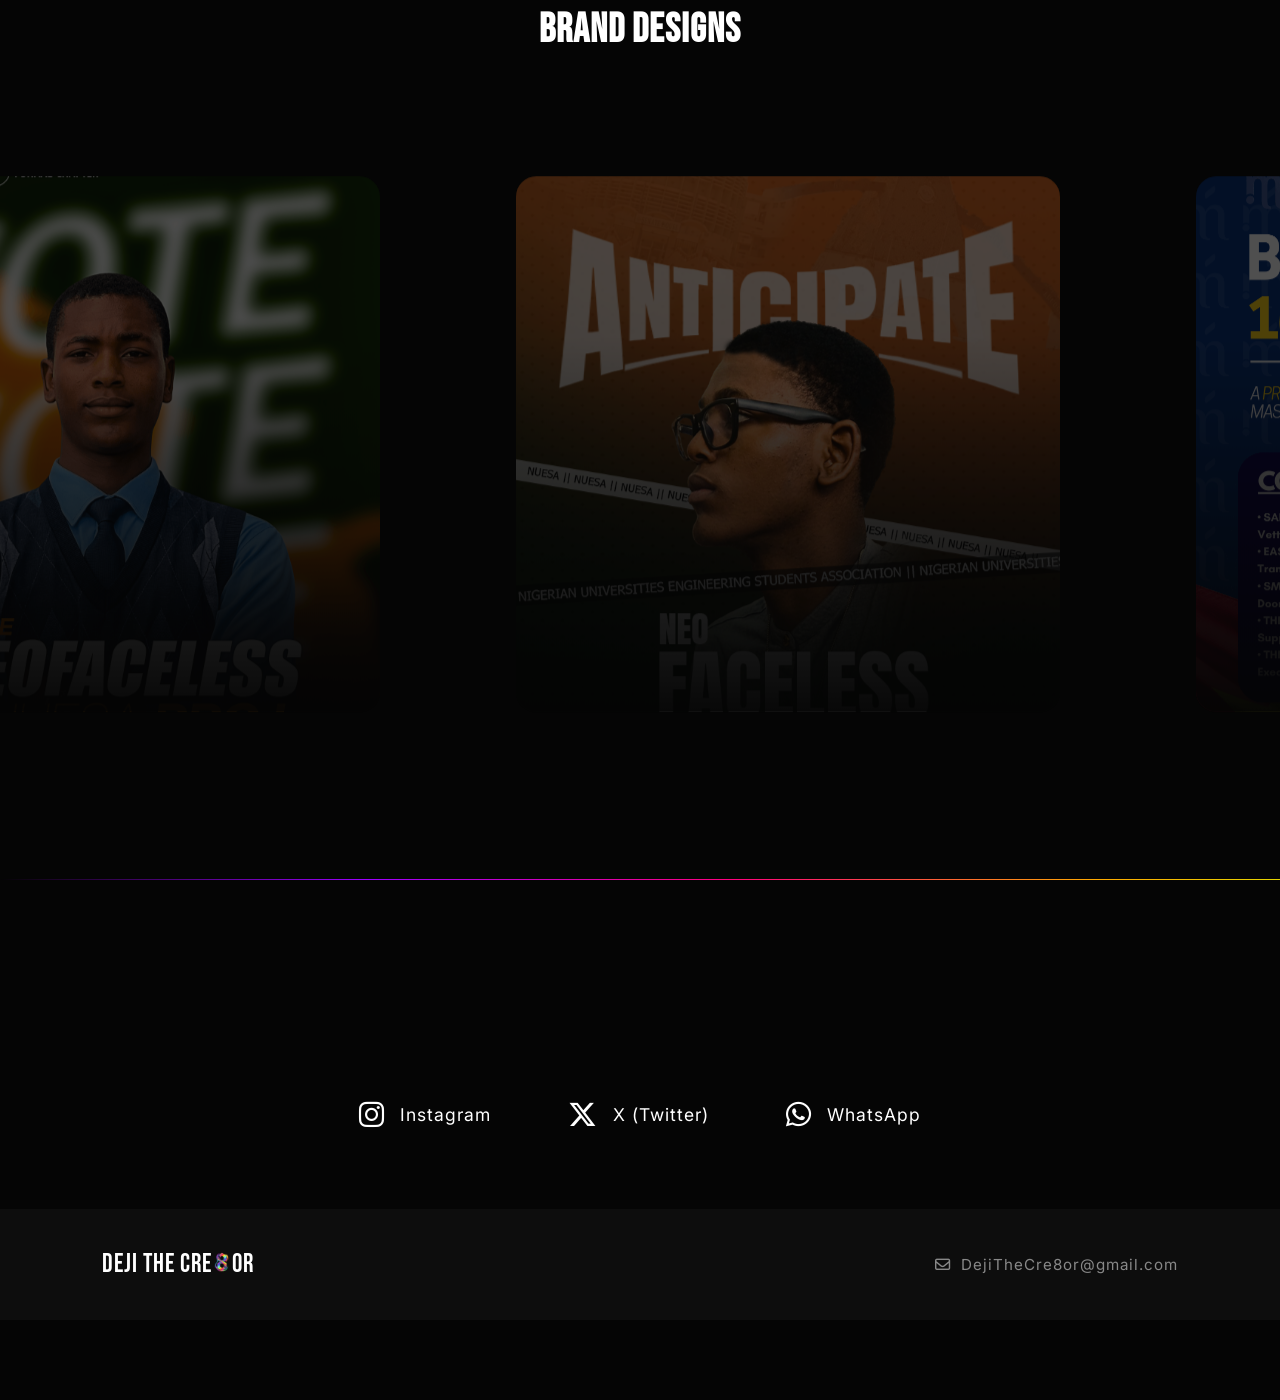
==== commit 49e35fe4: "thumbnails used" ====
--- a/index.html
+++ b/index.html
@@ -111,67 +111,69 @@
             <div class="swipe-indicator"><span>← Swipe to explore →</span></div>
             <div class="carousel-track"> 
                 
-                <div class="carousel-card active" data-video-id="03fotvflTWY">
-                    <div class="card-media">
-                        <img src="https://img.youtube.com/vi/03fotvflTWY/hqdefault.jpg" alt="Video 1">
-                    </div>
-                    <div class="card-info">
-                        <h3>Project 01</h3>
-                        <p>Cinematic Edit & Color Grading</p>
-                    </div>
-                </div>
-
-                <div class="carousel-card" data-video-id="vDbTVsZp4Qw">
-                    <div class="card-media">
-                        <img src="https://img.youtube.com/vi/vDbTVsZp4Qw/hqdefault.jpg" alt="Video 2">
-                    </div>
-                    <div class="card-info">
-                        <h3>Project 02</h3>
-                        <p>Dynamic Cuts & Sound Design</p>
-                    </div>
-                </div>
-
-                <div class="carousel-card" data-video-id="BxYA4wNl080">
-                    <div class="card-media">
-                        <img src="https://img.youtube.com/vi/BxYA4wNl080/hqdefault.jpg" alt="Video 3">
-                    </div>
-                    <div class="card-info">
-                        <h3>Project 03</h3>
-                        <p>Social Media Promo</p>
-                    </div>
-                </div>
-
-                <div class="carousel-card" data-video-id="MMPrhzNY5no">
-                    <div class="card-media">
-                        <img src="https://img.youtube.com/vi/MMPrhzNY5no/hqdefault.jpg" alt="Video 4">
-                    </div>
-                    <div class="card-info">
-                        <h3>Project 04</h3>
-                        <p>Visual Effects & Pacing</p>
-                    </div>
-                </div>
-
-                <div class="carousel-card" data-video-id="Yz00MsHGp1I">
-                    <div class="card-media">
-                        <img src="https://img.youtube.com/vi/Yz00MsHGp1I/hqdefault.jpg" alt="Video 5">
-                    </div>
-                    <div class="card-info">
-                        <h3>Project 05</h3>
-                        <p>Brand Storytelling</p>
-                    </div>
-                </div>
-
-                <div class="carousel-card" data-video-id="K750tVwHM1g">
-                    <div class="card-media">
-                        <img src="https://img.youtube.com/vi/K750tVwHM1g/hqdefault.jpg" alt="Video 6">
-                    </div>
-                    <div class="card-info">
-                        <h3>Project 06</h3>
-                        <p>Creative Direction & Editing</p>
-                    </div>
-                </div>
-
-            </div>
+               <div class="carousel-track">
+        
+        <div class="carousel-card active" data-video-id="03fotvflTWY">
+            <div class="card-media">
+                <img src="assets/images/project-01.jpg" alt="Cinematic Edit 1">
+            </div>
+            <div class="card-info">
+                <h3>Project 01</h3>
+                <p>Dynamic cinematic sequence with aggressive pacing.</p>
+            </div>
+        </div>
+
+        <div class="carousel-card" data-video-id="vDbTVsZp4Qw">
+            <div class="card-media">
+                <img src="assets/images/project-02.jpg" alt="Cinematic Edit 2">
+            </div>
+            <div class="card-info">
+                <h3>Project 02</h3>
+                <p>High-energy reel with precision sound design.</p>
+            </div>
+        </div>
+
+        <div class="carousel-card" data-video-id="BxYA4wNl080">
+            <div class="card-media">
+                <img src="assets/images/project-03.jpg" alt="Cinematic Edit 3">
+            </div>
+            <div class="card-info">
+                <h3>Project 03</h3>
+                <p>Moody aesthetic with custom color grading.</p>
+            </div>
+        </div>
+
+        <div class="carousel-card" data-video-id="MMPrhzNY5no">
+            <div class="card-media">
+                <img src="assets/images/project-04.jpg" alt="Cinematic Edit 4">
+            </div>
+            <div class="card-info">
+                <h3>Project 04</h3>
+                <p>Immersive intro with heavy VFX integration.</p>
+            </div>
+        </div>
+
+        <div class="carousel-card" data-video-id="Yz00MsHGp1I">
+            <div class="card-media">
+                <img src="assets/images/project-05.jpg" alt="Cinematic Edit 5" onerror="this.src='assets/images/project-01.jpg'">
+            </div>
+            <div class="card-info">
+                <h3>Project 05</h3>
+                <p>Fast-paced social media promotional content.</p>
+            </div>
+        </div>
+
+        <div class="carousel-card" data-video-id="K750tVwHM1g">
+            <div class="card-media">
+                <img src="assets/images/project-06.jpg" alt="Cinematic Edit 6">
+            </div>
+            <div class="card-info">
+                <h3>Project 06</h3>
+                <p>Narrative storytelling through audio mixing.</p>
+            </div>
+        </div>
+
+    </div>
         </div> 
 
         <hr class="section-breaker reveal">
--- a/CSS/style.css
+++ b/CSS/style.css
@@ -530,12 +530,15 @@
     height: 1px; 
     background: linear-gradient(90deg, transparent, #9d00ff, #ff007f, #ffaa00, #ccff00, #00ffaa, #00ccff, transparent); 
     background-size: 200% auto;
-    opacity: 0.35;
+    
+    /* THE FIX: Drops opacity and forces a sub-pixel thickness */
+    opacity: 0.2; 
+    transform: scaleY(0.5); 
+    
     margin: 60px 0; 
     width: 100%; 
     animation: flowRainbow 4s linear infinite;
 }
-
 .sub-heading {
     font-family: 'Bebas Neue', sans-serif;
     font-size: 2.5rem;
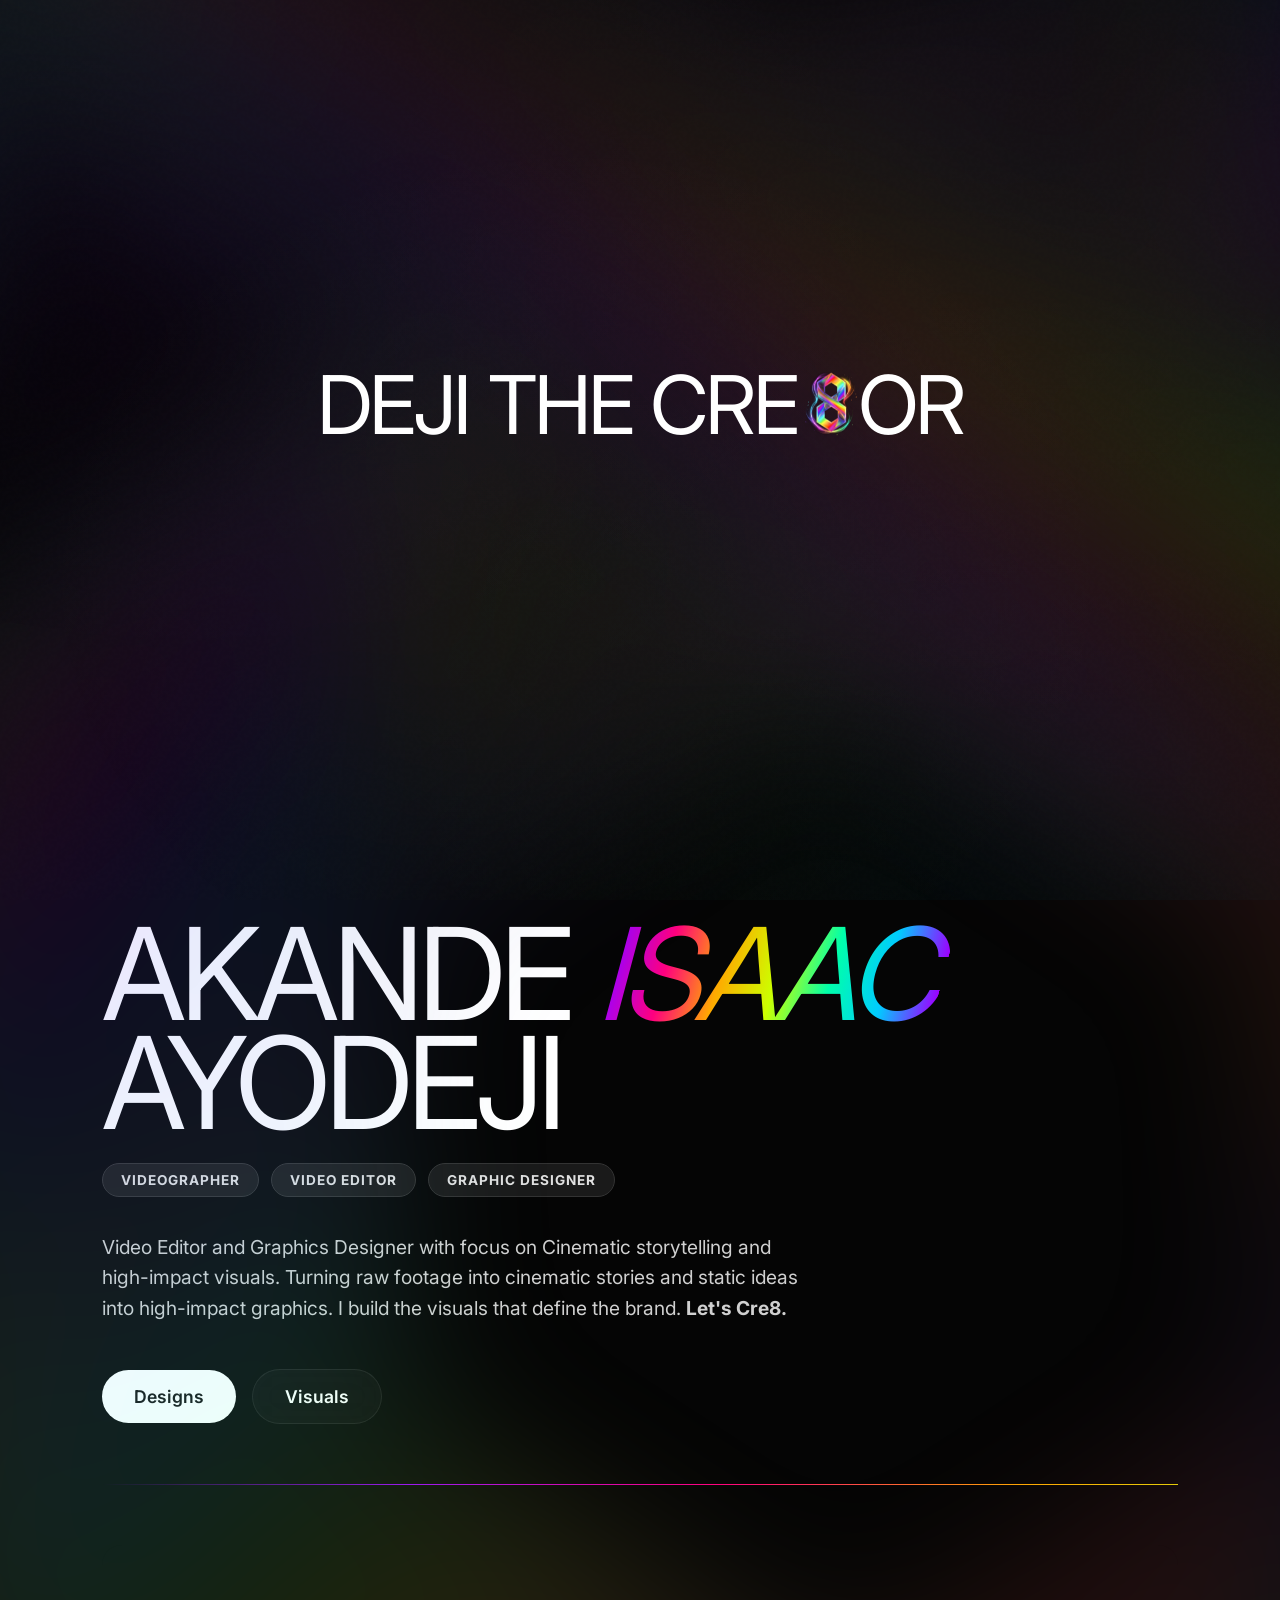
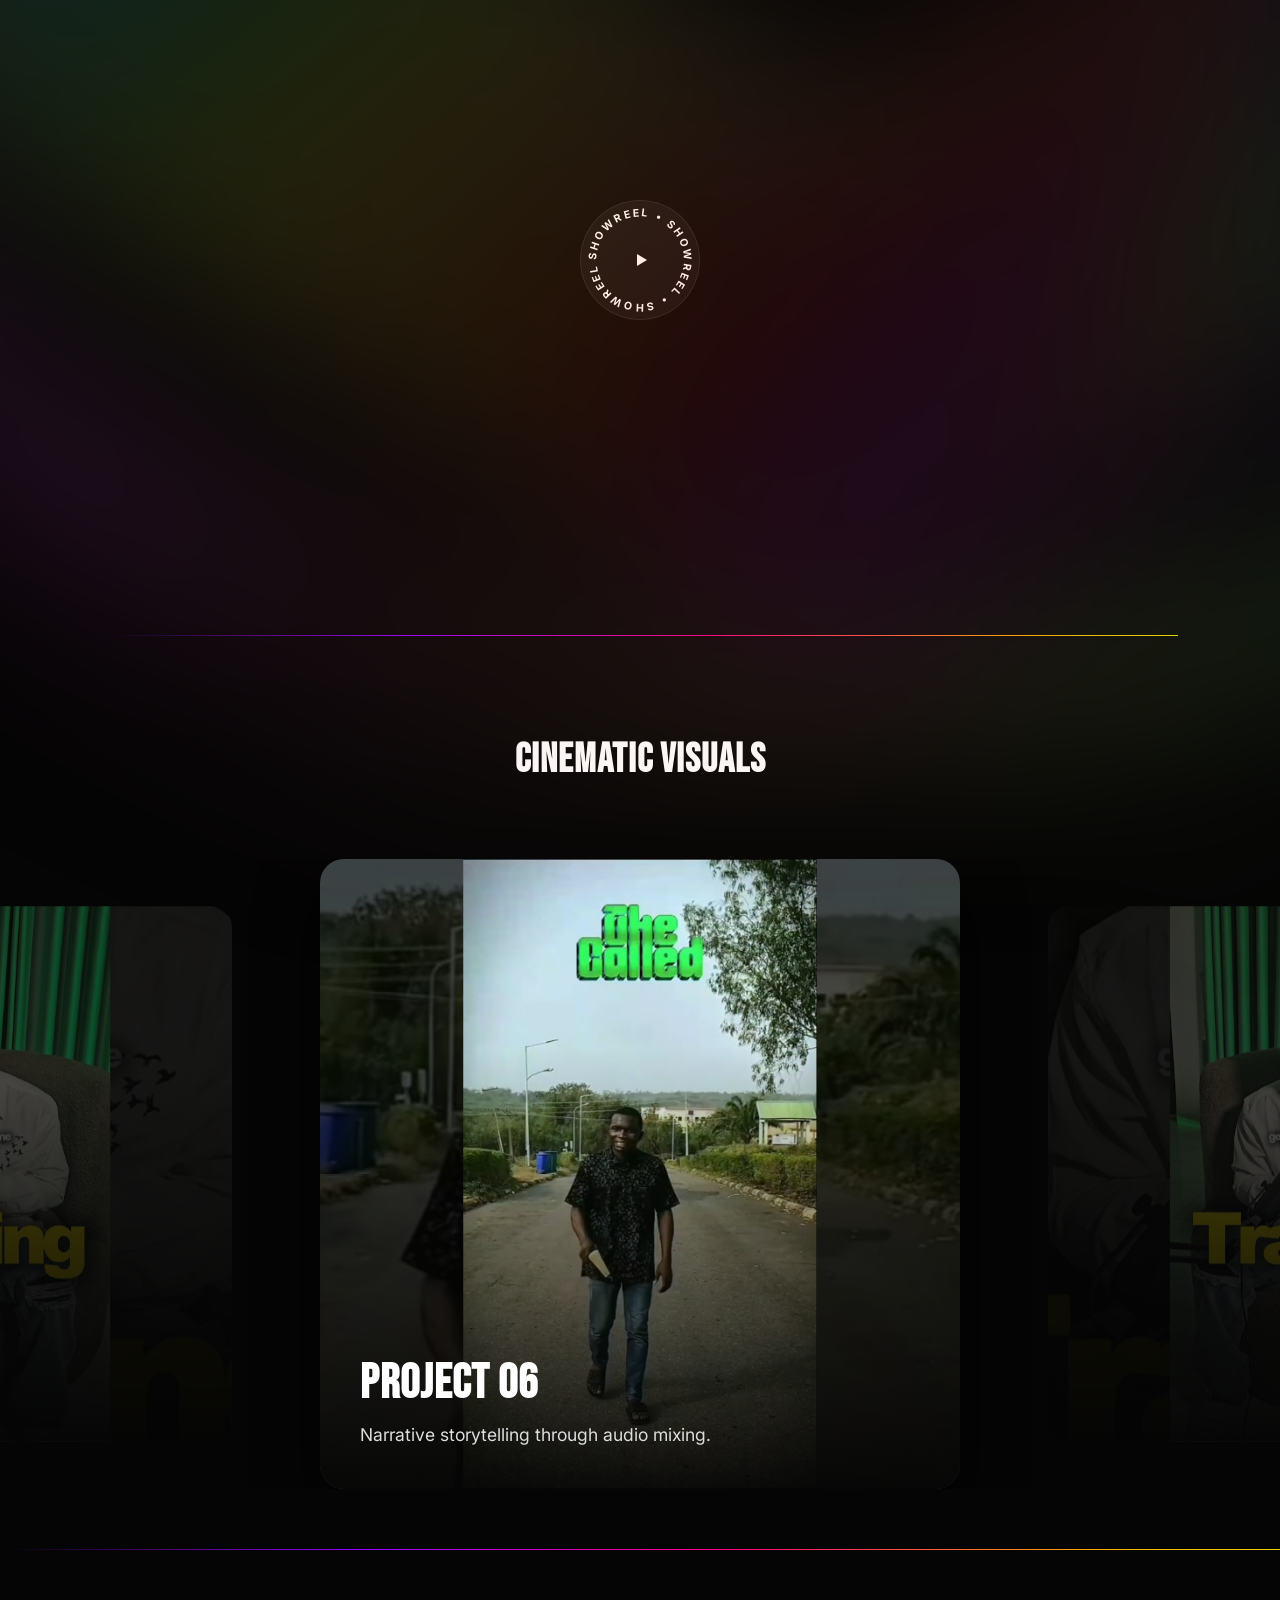
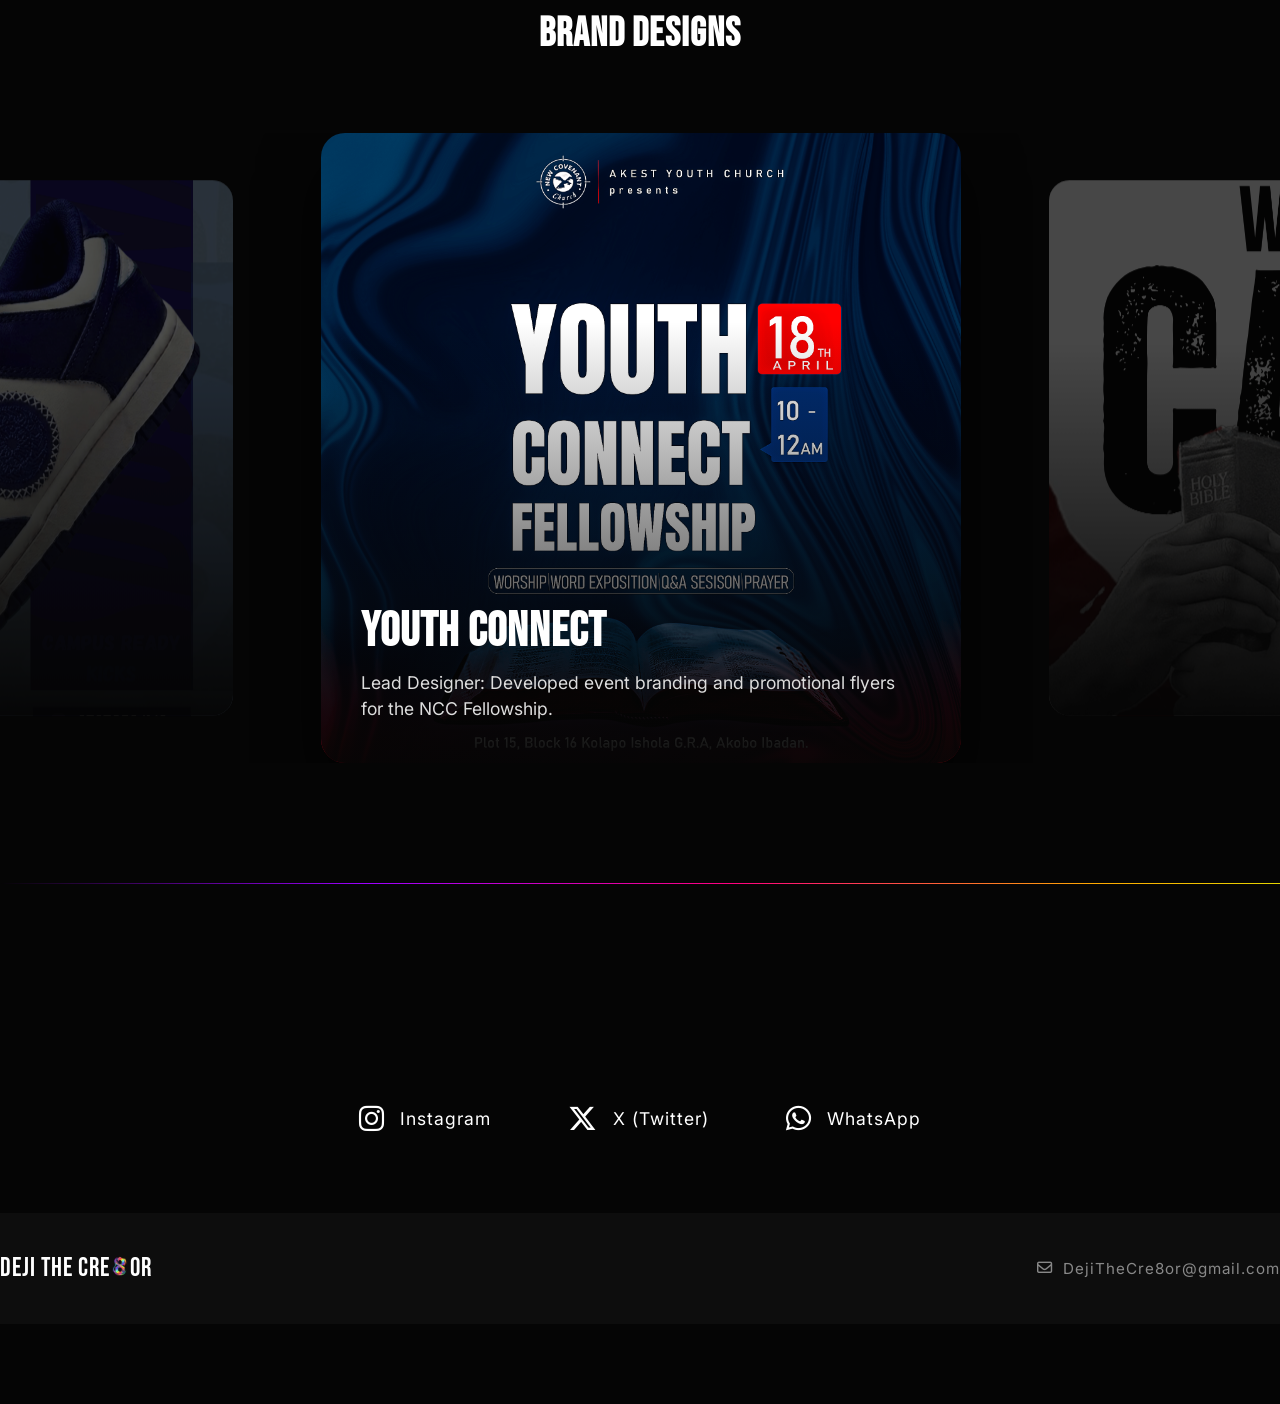
==== commit 56db5818: "Update index.html showreel" ====
--- a/index.html
+++ b/index.html
@@ -87,7 +87,7 @@
 
         <section id="showreel-section" class="reveal">
             <video autoplay loop muted playsinline class="showreel-video">
-                <source src="assets/videos/showreel.mp4" type="video/mp4"> 
+                <source src="showreel.mp4" type="video/mp4"> 
             </video>
             
             <div class="showreel-watermark">
--- a/CSS/style.css
+++ b/CSS/style.css
@@ -1,33 +1,64 @@
+/* ========================================= */
+/* --- CSS VARIABLES (MAINTAINABILITY)   --- */
+/* ========================================= */
+:root {
+    --rainbow: linear-gradient(90deg, #9d00ff, #ff007f, #ffaa00, #ccff00, #00ffaa, #00ccff, #9d00ff);
+    --glass-bg: rgba(12, 12, 12, 0.45);
+    --glass-border: rgba(255, 255, 255, 0.08);
+    --text-muted: #d0d0d0; /* Improved contrast */
+    --text-soft: #aaaaaa;  /* Improved contrast */
+    --primary-bg: #050505;
+}
+
 /* ========================================= */
 /* --- GLOBAL SETTINGS                   --- */
 /* ========================================= */
+html {
+    scroll-behavior: smooth;
+    -webkit-font-smoothing: antialiased;
+    -moz-osx-font-smoothing: grayscale;
+}
+
 * { 
     margin: 0; 
     padding: 0; 
     box-sizing: border-box; 
-    font-family: 'Inter', 'Segoe UI', sans-serif; 
+    font-family: 'Inter', 'Segoe UI', sans-serif;
+    -webkit-tap-highlight-color: transparent !important;
 }
 
 body { 
-    background-color: #050505; 
+    background-color: var(--primary-bg); 
     color: #ffffff; 
     overflow-x: hidden; 
     min-height: 100vh; 
-}
-
-/* Removes the ugly default blue tap highlight on EVERYTHING */
-* {
-    -webkit-tap-highlight-color: transparent !important;
-}
-
-/* Kills the desktop browser focus ring when you click links */
-a:focus, 
-a:active, 
-button:focus, 
-button:active,
-.dropdown-toggle:focus {
-    outline: none !important;
-    box-shadow: none !important;
+    position: relative;
+}
+
+/* Subtle Film-Grain Texture Overlay */
+body::after {
+    content: '';
+    position: fixed;
+    inset: 0;
+    pointer-events: none;
+    z-index: -1;
+    background-image: url("data:image/svg+xml,%3Csvg viewBox='0 0 256 256' xmlns='http://www.w3.org/2000/svg'%3E%3Cfilter id='noise'%3E%3CfeTurbulence type='fractalNoise' baseFrequency='0.9' numOctaves='4' stitchTiles='stitch'/%3E%3C/filter%3E%3Crect width='100%25' height='100%25' filter='url(%23noise)' opacity='0.03'/%3E%3C/svg%3E");
+    opacity: 0.4;
+}
+
+/* ACCESSIBILITY: Visible Focus Rings for Keyboard Navigation */
+a:focus-visible, 
+button:focus-visible, 
+input:focus-visible, 
+textarea:focus-visible, 
+select:focus-visible {
+    outline: 2px solid #00ffcc !important;
+    outline-offset: 4px;
+}
+
+a:focus, a:active, button:focus, button:active, .dropdown-toggle:focus {
+    outline: none;
+    box-shadow: none;
 }
 
 /* ========================================= */
@@ -53,7 +84,7 @@
     left: 65%; 
     transform: translate(-50%, -50%) scale(5); 
     opacity: 0.12; 
-    filter: blur(12px); 
+    filter: blur(16px); 
     z-index: 90; 
     pointer-events: none; 
     transition: opacity 0.8s ease, transform 0.8s ease; 
@@ -65,7 +96,7 @@
 }
 
 /* ========================================= */
-/* --- FLOATING PILL HEADER (GLASSMORPHISM)  */
+/* --- FLOATING PILL HEADER              --- */
 /* ========================================= */
 #nav-backdrop { 
     position: fixed; 
@@ -75,11 +106,10 @@
     height: 70px; 
     z-index: 95; 
     border-radius: 50px; 
-    
-    background: rgba(12, 12, 12, 0.45); 
+    background: var(--glass-bg); 
     backdrop-filter: blur(16px);
     -webkit-backdrop-filter: blur(16px);
-    
+    background-clip: padding-box; /* Fixes pixel shift */
     transform: translateY(-150px); 
     transition: transform 0.5s cubic-bezier(0.25, 1, 0.5, 1); 
     box-shadow: 0 15px 35px rgba(0,0,0,0.4);
@@ -90,8 +120,8 @@
     position: absolute;
     inset: 0;
     border-radius: 50px;
-    padding: 0.5px; 
-    background: linear-gradient(90deg, #9d00ff, #ff007f, #ffaa00, #ccff00, #00ffaa, #00ccff, #9d00ff);
+    padding: 1px; 
+    background: var(--rainbow);
     background-size: 200% auto; 
     -webkit-mask: linear-gradient(#fff 0 0) content-box, linear-gradient(#fff 0 0);
     -webkit-mask-composite: xor;
@@ -99,6 +129,7 @@
     pointer-events: none;
     opacity: 0.65; 
     animation: flowRainbow 4s linear infinite; 
+    will-change: background-position;
 }
 
 @keyframes flowRainbow {
@@ -128,9 +159,7 @@
     font-size: 54px; 
 }
 
-#mobile-stacked-logo { 
-    display: none; 
-}
+#mobile-stacked-logo { display: none; }
 
 .type-text { 
     display: inline-block; 
@@ -143,14 +172,8 @@
     animation: typing 1.5s steps(13, end) forwards, blink 0.5s step-end 6 forwards; 
 }
 
-@keyframes typing { 
-    to { max-width: 400px; } 
-}
-
-@keyframes blink { 
-    50% { border-color: transparent; } 
-    100% { border-color: transparent; } 
-}
+@keyframes typing { to { max-width: 400px; } }
+@keyframes blink { 50%, 100% { border-color: transparent; } }
 
 .crystal-8 { 
     display: inline-block; 
@@ -175,10 +198,7 @@
     animation-delay: 2.3s; 
 }
 
-@keyframes fadeIn { 
-    from { opacity: 0; } 
-    to { opacity: 1; } 
-}
+@keyframes fadeIn { from { opacity: 0; } to { opacity: 1; } }
 
 body:not(.inner-page).scrolled #dynamic-logo { 
     opacity: 0; 
@@ -203,16 +223,8 @@
     font-family: 'Bebas Neue', sans-serif !important;
 }
 
-.header-8 {
-    height: 28px;
-    margin: 0 -3px; 
-    transform: translateY(-2px);
-}
-
-body:not(.inner-page).scrolled #desktop-header-logo {
-    opacity: 1;
-    pointer-events: auto;
-}
+.header-8 { height: 28px; margin: 0 -3px; transform: translateY(-2px); }
+body:not(.inner-page).scrolled #desktop-header-logo { opacity: 1; pointer-events: auto; }
 
 /* ========================================= */
 /* --- DESKTOP NAVIGATION                --- */
@@ -228,14 +240,8 @@
     transition: opacity 0.8s ease; 
 }
 
-body.scrolled #nav-menu { 
-    opacity: 1; 
-    pointer-events: auto; 
-}
-
-.hamburger { 
-    display: none; 
-}
+body.scrolled #nav-menu { opacity: 1; pointer-events: auto; }
+.hamburger { display: none; }
 
 .nav-links { 
     list-style: none; 
@@ -252,10 +258,6 @@
     position: relative;
 }
 
-.nav-links a:hover { 
-    color: #ffffff; 
-}
-
 .nav-links a::after {
     content: '';
     position: absolute;
@@ -263,31 +265,17 @@
     height: 2px;
     bottom: -6px;
     left: 0;
-    background: linear-gradient(90deg, #9d00ff, #ff007f, #ffaa00, #ccff00, #00ffaa, #00ccff);
+    background: var(--rainbow);
     background-size: 200% auto;
     transition: width 0.3s cubic-bezier(0.25, 1, 0.5, 1);
     animation: flowRainbow 4s linear infinite;
-}
-
-.nav-links a:hover::after {
-    width: 100%;
-}
-
-.nav-dropdown { 
-    position: relative; 
-}
-
-.dropdown-toggle { 
-    display: flex; 
-    align-items: center; 
-    gap: 6px; 
-    cursor: pointer; 
-}
-
-.arrow { 
-    font-size: 0.6rem; 
-    transition: transform 0.3s ease; 
-}
+    will-change: background-position;
+}
+
+.nav-links a:hover::after { width: 100%; }
+.nav-dropdown { position: relative; }
+.dropdown-toggle { display: flex; align-items: center; gap: 6px; cursor: pointer; }
+.arrow { font-size: 0.6rem; transition: transform 0.3s ease; }
 
 .dropdown-menu { 
     position: absolute; 
@@ -295,7 +283,7 @@
     left: 50%; 
     transform: translateX(-50%) translateY(10px);
     background-color: #0d0d0d; 
-    border: 1px solid rgba(255, 255, 255, 0.1); 
+    border: 1px solid var(--glass-border); 
     border-radius: 12px; 
     padding: 8px 0; 
     min-width: 140px;
@@ -312,13 +300,8 @@
     transform: translateX(-50%) translateY(0); 
 }
 
-.nav-dropdown.active .arrow { 
-    transform: rotate(180deg); 
-}
-
-.dropdown-menu li { 
-    list-style: none; 
-}
+.nav-dropdown.active .arrow { transform: rotate(180deg); }
+.dropdown-menu li { list-style: none; }
 
 .dropdown-menu a { 
     padding: 12px 40px; 
@@ -328,14 +311,8 @@
     transition: background 0.2s; 
 }
 
-.dropdown-menu a:hover { 
-    background-color: transparent !important; 
-    outline: none;
-}
-
-.dropdown-menu a::after {
-    display: none; 
-}
+.dropdown-menu a:hover { background-color: transparent !important; }
+.dropdown-menu a::after { display: none; }
 
 /* ========================================= */
 /* --- PERMANENT HEADER FOR INNER PAGES  --- */
@@ -346,28 +323,19 @@
     transform: translateY(-50%) !important; 
 }
 
-body.inner-page #nav-backdrop { 
-    transform: translateY(0) !important; 
-}
+body.inner-page #nav-backdrop { transform: translateY(0) !important; }
+
 body.inner-page #main-content {
     margin-top: 140px; 
     min-height: calc(100vh - 140px);
 }
 
-body.inner-page #dynamic-logo {
-    display: none !important;
-    animation: none !important;
-    transition: none !important;
-}
+body.inner-page #dynamic-logo { display: none !important; }
 
 body.inner-page #desktop-header-logo {
     opacity: 1 !important; 
     pointer-events: auto !important; 
     transition: none !important; 
-}
-body.inner-page #nav-menu, 
-body.inner-page.scrolled.header-hidden #nav-menu { 
-    transform: translateY(-50%) !important; 
 }
 
 /* ========================================= */
@@ -390,15 +358,22 @@
     50% { transform: translate(-50%, 10px); } 
 }
 
-body.scrolled .scroll-prompt { 
-    opacity: 0; 
-}
+body.scrolled .scroll-prompt { opacity: 0; }
 
 #main-content { 
     margin-top: 100vh; 
     padding: 20px 8vw; 
     display: flex; 
     flex-direction: column; 
+    width: 100%;
+    box-sizing: border-box;
+}
+
+body.inner-page #main-content {
+    margin-top: 140px; 
+    min-height: calc(100vh - 140px);
+    width: 100%;
+    box-sizing: border-box;
 }
 
 .hero { 
@@ -419,10 +394,7 @@
     gap: 0 40px; 
 }
 
-.name-part { 
-    display: inline-block; 
-    letter-spacing: -6px; 
-}
+.name-part { display: inline-block; letter-spacing: -6px; }
 
 .name-italic { 
     transform: skewX(-15deg); 
@@ -431,7 +403,7 @@
 }
 
 .gradient-text { 
-    background: linear-gradient(to right, #9d00ff, #ff007f, #ffaa00, #ccff00, #00ffaa, #00ccff); 
+    background: var(--rainbow); 
     -webkit-background-clip: text; 
     -webkit-text-fill-color: transparent; 
 }
@@ -455,8 +427,8 @@
 }
 
 .bio-text { 
-    font-size: 1.15rem; 
-    color: #b3b3b3; 
+    font-size: 1.2rem; 
+    color: var(--text-muted); 
     max-width: 700px; 
     line-height: 1.6; 
     margin-top: 10px; 
@@ -501,23 +473,22 @@
     position: absolute;
     inset: 0;
     z-index: -1;
-    background: linear-gradient(90deg, #9d00ff, #ff007f, #ffaa00, #ccff00, #00ffaa, #00ccff, #9d00ff);
+    background: var(--rainbow);
     background-size: 200% auto;
     opacity: 0;
     transition: opacity 0.3s ease;
     animation: flowRainbow 4s linear infinite;
-}
-
-.primary-btn:hover::before {
-    opacity: 1;
-}
+    will-change: background-position;
+}
+
+.primary-btn:hover::before { opacity: 1; }
 
 .secondary-btn { 
     background: rgba(255, 255, 255, 0.03); 
-    backdrop-filter: blur(10px);
-    -webkit-backdrop-filter: blur(10px);
+    backdrop-filter: blur(16px);
+    -webkit-backdrop-filter: blur(16px);
     color: #ffffff; 
-    border: 1px solid rgba(255, 255, 255, 0.1); 
+    border: 1px solid var(--glass-border); 
 }
 
 .secondary-btn:hover { 
@@ -530,15 +501,14 @@
     height: 1px; 
     background: linear-gradient(90deg, transparent, #9d00ff, #ff007f, #ffaa00, #ccff00, #00ffaa, #00ccff, transparent); 
     background-size: 200% auto;
-    
-    /* THE FIX: Drops opacity and forces a sub-pixel thickness */
     opacity: 0.2; 
     transform: scaleY(0.5); 
-    
     margin: 60px 0; 
     width: 100%; 
     animation: flowRainbow 4s linear infinite;
-}
+    will-change: background-position;
+}
+
 .sub-heading {
     font-family: 'Bebas Neue', sans-serif;
     font-size: 2.5rem;
@@ -578,8 +548,9 @@
     height: 120px; 
     border-radius: 50%; 
     background-color: rgba(255, 255, 255, 0.05); 
-    backdrop-filter: blur(10px); 
-    border: 1px solid rgba(255, 255, 255, 0.1); 
+    backdrop-filter: blur(16px); 
+    -webkit-backdrop-filter: blur(16px);
+    border: 1px solid var(--glass-border); 
     display: flex; 
     align-items: center; 
     justify-content: center; 
@@ -603,6 +574,7 @@
     height: 100%; 
     animation: spin 12s linear infinite; 
     pointer-events: none; 
+    will-change: transform;
 }
 
 .spinning-text text { 
@@ -613,9 +585,7 @@
     letter-spacing: 2px; 
 }
 
-@keyframes spin { 
-    100% { transform: rotate(360deg); } 
-}
+@keyframes spin { 100% { transform: rotate(360deg); } }
 
 /* ========================================= */
 /* --- ANIMATIONS & REVEAL               --- */
@@ -626,46 +596,25 @@
     transition: opacity 0.8s ease, transform 0.8s cubic-bezier(0.25, 1, 0.5, 1); 
 }
 
-.reveal.active { 
-    opacity: 1; 
-    transform: translateY(0); 
-}
+.reveal.active { opacity: 1; transform: translateY(0); }
 
 /* ========================================= */
 /* --- ABOUT & CONTACT PAGE LAYOUTS      --- */
 /* ========================================= */
-.about-grid {
-    display: grid;
-    grid-template-columns: 1.2fr 0.8fr;
-    gap: 80px;
-    margin-top: 20px;
-}
-
-.contact-grid {
-    display: grid;
-    grid-template-columns: 1fr 1fr;
-    gap: 80px;
-    margin-top: 20px;
-}
-
-.custom-form { 
-    display: flex; 
-    flex-direction: column; 
-    gap: 30px; 
-}
-
-.input-group { 
-    position: relative; 
-}
+.about-grid { display: grid; grid-template-columns: 1.2fr 0.8fr; gap: 80px; margin-top: 20px; }
+.contact-grid { display: grid; grid-template-columns: 1fr 1fr; gap: 80px; margin-top: 20px; }
+.custom-form { display: flex; flex-direction: column; gap: 30px; }
+
+.input-group { position: relative; }
 
 .input-group input, 
 .input-group textarea, 
 .input-group select { 
     width: 100%; 
     background: rgba(255, 255, 255, 0.03); 
-    backdrop-filter: blur(10px);
-    -webkit-backdrop-filter: blur(10px);
-    border: 1px solid rgba(255, 255, 255, 0.08); 
+    backdrop-filter: blur(16px);
+    -webkit-backdrop-filter: blur(16px);
+    border: 1px solid var(--glass-border); 
     border-radius: 12px;
     padding: 16px 20px; 
     font-size: 1rem; 
@@ -674,16 +623,8 @@
     outline: none; 
 }
 
-.input-group select { 
-    color: #888; 
-    cursor: pointer; 
-    appearance: none;
-}
-
-.input-group select option { 
-    background-color: #0d0d0d; 
-    color: #ffffff; 
-}
+.input-group select { color: #888; cursor: pointer; appearance: none; }
+.input-group select option { background-color: #0d0d0d; color: #ffffff; }
 
 .input-group label { 
     position: absolute; 
@@ -714,23 +655,17 @@
     box-shadow: 0 0 0 2px rgba(157, 0, 255, 0.5), 0 0 15px rgba(0, 204, 255, 0.3);
 }
 
-.contact-link { 
-    color: #ffffff; 
-    font-size: 1.2rem; 
-    text-decoration: none; 
-    transition: color 0.3s ease; 
-}
-
-.contact-link:hover { 
-    color: #00ffcc; 
-}
+.contact-link { color: #ffffff; font-size: 1.2rem; text-decoration: none; transition: color 0.3s ease; }
+.contact-link:hover { color: #00ffcc; }
 
 /* ========================================= */
 /* --- CINEMATIC PROJECT CAROUSEL        --- */
 /* ========================================= */
 .carousel-container {
-    width: calc(100% + 16vw); 
+    width: auto !important;
+    align-self: stretch;
     margin-left: -8vw; 
+    margin-right: -8vw; 
     padding: 60px 0;
     position: relative;
     overflow: hidden;
@@ -743,6 +678,7 @@
     gap: 40px;
     overflow-x: auto;
     scroll-snap-type: x mandatory;
+    scroll-snap-stop: always; /* Snap stop optimization */
     padding: 0 25vw; 
     scrollbar-width: none; 
     -webkit-overflow-scrolling: touch;
@@ -760,7 +696,7 @@
     border-radius: 24px;
     overflow: hidden;
     cursor: pointer;
-    transition: transform 0.6s cubic-bezier(0.25, 1, 0.5, 1), opacity 0.6s ease;
+    transition: transform 0.6s cubic-bezier(0.25, 1, 0.5, 1), opacity 0.6s ease, box-shadow 0.3s ease;
     transform: scale(0.85); 
     opacity: 0.3; 
 }
@@ -850,10 +786,7 @@
     transition: all 0.5s cubic-bezier(0.25, 1, 0.5, 1);
 }
 
-.carousel-card.active .card-info {
-    opacity: 1; 
-    transform: translateY(0);
-}
+.carousel-card.active .card-info { opacity: 1; transform: translateY(0); }
 
 .card-info h3 {
     font-family: 'Bebas Neue', sans-serif;
@@ -865,7 +798,7 @@
 
 .card-info p {
     font-size: 1.1rem;
-    color: #cccccc;
+    color: #ddd; /* Improved contrast */
     line-height: 1.5;
 }
 
@@ -881,8 +814,16 @@
     padding-bottom: 80px;
 }
 
-.project-card:nth-child(even) {
-    margin-top: 120px; 
+.project-card {
+    transition: transform 0.4s cubic-bezier(0.25, 1, 0.5, 1), box-shadow 0.4s ease;
+}
+
+.project-card:nth-child(even) { margin-top: 120px; }
+
+/* Micro-interaction: Card Tilt */
+.project-card:hover {
+    transform: translateY(-8px) scale(1.01);
+    box-shadow: 0 20px 40px rgba(0,0,0,0.6);
 }
 
 .project-media {
@@ -916,9 +857,9 @@
 .project-details { 
     padding: 25px;
     background: rgba(255, 255, 255, 0.02);
-    backdrop-filter: blur(12px);
-    -webkit-backdrop-filter: blur(12px);
-    border: 1px solid rgba(255, 255, 255, 0.05);
+    backdrop-filter: blur(16px);
+    -webkit-backdrop-filter: blur(16px);
+    border: 1px solid var(--glass-border);
     border-radius: 16px;
     transform: translateY(-20px); 
     transition: all 0.4s ease;
@@ -939,15 +880,11 @@
     font-family: 'Bebas Neue', sans-serif;
 }
 
-.project-role { 
-    font-size: 0.9rem; 
-    color: #aaaaaa; 
-    margin: 0; 
-}
+.project-role { font-size: 0.9rem; color: #aaaaaa; margin: 0; }
 
 .project-description { 
     font-size: 0.95rem; 
-    color: #888888; 
+    color: var(--text-soft); 
     line-height: 1.6; 
     margin: 0; 
 }
@@ -972,9 +909,7 @@
     transition: left 0.6s cubic-bezier(0.25, 1, 0.5, 1);
 }
 
-.project-card:hover .project-divider::after {
-    left: 100%;
-}
+.project-card:hover .project-divider::after { left: 100%; }
 
 .project-software {
     font-size: 0.85rem;
@@ -1006,13 +941,14 @@
 /* --- MINIMALIST CINEMATIC FOOTER       --- */
 /* ========================================= */
 .sam-footer {
-    width: 100vw; 
-    margin-left: calc(-50vw + 50%);
+    width: auto !important;
+    align-self: stretch;
+    margin-left: -8vw; 
+    margin-right: -8vw; 
     display: flex;
     flex-direction: column;
     margin-top: auto; 
     padding-top: 80px; 
-    box-sizing: border-box;
 }
 
 .footer-socials {
@@ -1033,17 +969,16 @@
     display: flex;
     align-items: center;
     gap: 15px;
-    transition: color 0.3s ease;
+    transition: color 0.3s ease, transform 0.3s ease;
     letter-spacing: 1px;
     white-space: nowrap;
 }
 
-.footer-socials a i {
-    font-size: 1.8rem; 
-}
+.footer-socials a i { font-size: 1.8rem; }
 
 .footer-socials a:hover {
     color: #00ffcc;
+    transform: scale(1.1); /* Micro-interaction pop */
 }
 
 .footer-bottom {
@@ -1068,11 +1003,7 @@
     white-space: nowrap; 
 }
 
-.footer-8 {
-    height: 24px;
-    margin: 0 -2px;
-    transform: translateY(-2px);
-}
+.footer-8 { height: 24px; margin: 0 -2px; transform: translateY(-2px); }
 
 .footer-email a {
     color: #888888;
@@ -1086,12 +1017,10 @@
     white-space: nowrap; 
 }
 
-.footer-email a:hover {
-    color: #ffffff;
-}
-
-/* ========================================= */
-/* --- UNIVERSAL LIGHTBOX (IMAGES & VIDEO) - */
+.footer-email a:hover { color: #ffffff; }
+
+/* ========================================= */
+/* --- UNIVERSAL LIGHTBOX                --- */
 /* ========================================= */
 .lightbox {
     position: fixed;
@@ -1100,8 +1029,8 @@
     width: 100vw;
     height: 100vh;
     background-color: rgba(5, 5, 5, 0.95);
-    backdrop-filter: blur(10px);
-    -webkit-backdrop-filter: blur(10px);
+    backdrop-filter: blur(16px);
+    -webkit-backdrop-filter: blur(16px);
     z-index: 9999;
     display: flex;
     flex-direction: column;
@@ -1112,10 +1041,7 @@
     transition: opacity 0.4s ease, visibility 0.4s ease;
 }
 
-.lightbox.active {
-    opacity: 1;
-    visibility: visible;
-}
+.lightbox.active { opacity: 1; visibility: visible; }
 
 .lightbox-close {
     position: absolute;
@@ -1129,9 +1055,7 @@
     z-index: 10000;
 }
 
-.lightbox-close:hover {
-    color: #00ffcc;
-}
+.lightbox-close:hover { color: #00ffcc; }
 
 .lightbox-content-wrapper {
     position: relative;
@@ -1153,40 +1077,62 @@
 
 #lightbox-video-container {
     display: none;
-    height: 75vh; 
-    width: calc(75vh * (9 / 16)); 
-    max-width: 90vw; 
-    background: #000;
+    width: min(75vh * 16 / 9, 90vw); /* Optimized responsiveness */
+    height: auto;
+    aspect-ratio: 16 / 9;
+    background: var(--rainbow);
+    background-size: 300% 100%;
+    animation: shimmerLoad 1.5s infinite linear;
     border-radius: 12px;
     overflow: hidden;
     box-shadow: 0 20px 60px rgba(0,0,0,0.8);
     flex-shrink: 0; 
+    position: relative;
 }
 
 #lightbox-video-container iframe {
     width: 100%;
     height: 100%;
     border: none;
+    position: relative;
+    z-index: 2; 
+}
+
+@keyframes shimmerLoad {
+    0% { background-position: 200% 0; }
+    100% { background-position: -100% 0; }
 }
 
 #lightbox-caption {
     margin-top: 25px;
     font-family: 'Bebas Neue', sans-serif;
-    font-size: 2.5rem;
+    font-size: clamp(1.5rem, 5vw, 2.5rem);
+    padding: 0 20px;
+    text-align: center;
     color: #fff;
     letter-spacing: 1px;
 }
 
 /* ========================================= */
+/* --- REDUCED MOTION PREFERENCE         --- */
+/* ========================================= */
+@media (prefers-reduced-motion: reduce) {
+    *, *::before, *::after {
+        animation-duration: 0.01ms !important;
+        animation-iteration-count: 1 !important;
+        transition-duration: 0.01ms !important;
+        scroll-behavior: auto !important;
+    }
+}
+
+/* ========================================= */
 /* --- MOBILE RESPONSIVENESS             --- */
 /* ========================================= */
 @media (max-width: 768px) {
-    
-    /* FIX: Optimized mobile background for performance */
     .bg-streaks {
         background: linear-gradient(135deg, rgba(157, 0, 255, 0.05) 0%, rgba(204, 255, 0, 0.02) 50%, rgba(0, 204, 255, 0.05) 100%);
     }
-    
+
     #main-content { 
         margin-top: 50vh; 
         padding: 20px 24px; 
@@ -1195,11 +1141,12 @@
         box-sizing: border-box;
     }
 
-    .hero {
-        width: 100%;
-        max-width: 100%;
-    }
-    
+    body.inner-page #main-content {
+        margin-top: 100px; /* Reduced for tighter mobile layout */
+    }
+
+    .hero { width: 100%; max-width: 100%; }
+
     .main-title { 
         font-size: clamp(3rem, 14vw, 5rem); 
         line-height: 0.8; 
@@ -1207,455 +1154,183 @@
         width: 100%;
         overflow-wrap: break-word; 
     }
-    
-    .name-part { 
-        letter-spacing: -4px; 
-    }
-    
-    #nav-backdrop { 
-        top: 15px; 
-        height: 60px; 
-        border-radius: 40px; 
-    } 
-    
-    #nav-backdrop::after {
-        border-radius: 40px; 
-    }
-
-    #glass-8 { 
-        top: 35%; 
-        left: 50%; 
-    }
-
-    #desktop-header-logo {
-        display: none !important;
-    }
-    
+
+    .name-part { letter-spacing: -4px; }
+    #nav-backdrop { top: 15px; height: 60px; border-radius: 40px; }
+    #nav-backdrop::after { border-radius: 40px; }
+    #glass-8 { top: 35%; left: 50%; }
+    #desktop-header-logo { display: none !important; }
+
     #dynamic-logo { 
-        top: 35px; 
-        left: 15px; 
-        font-size: 30px; 
+        top: 35px; left: 15px; font-size: 30px; 
         transform: translateY(-50%) scale(1); 
         transition: opacity 0.3s ease; 
     }
 
     body.scrolled #dynamic-logo,
     body.scrolled #dynamic-logo * { 
-        opacity: 0 !important; 
-        visibility: hidden !important;
-        animation: none !important; 
-        pointer-events: none !important; 
-    }
-    
+        opacity: 0 !important; visibility: hidden !important;
+        animation: none !important; pointer-events: none !important; 
+    }
+
     #mobile-stacked-logo { 
-        display: flex; 
-        flex-direction: column; 
-        align-items: flex-start; 
-        position: fixed; 
-        top: 45px; 
-        left: 8vw; 
+        display: flex; flex-direction: column; align-items: flex-start; 
+        position: fixed; top: 45px; left: 8vw; 
         transform: translateY(-50%) scale(0.45); 
-        transform-origin: left center; 
-        font-family: 'Bebas Neue', sans-serif; 
-        font-size: 30px; 
-        line-height: 0.85; 
-        z-index: 100; 
-        opacity: 0; 
-        pointer-events: none; 
-        transition: opacity 0.3s ease; 
-    }
-
-    body.scrolled #mobile-stacked-logo { 
-        opacity: 1; 
-        pointer-events: auto; 
-    }
-    
-    .stack-top { 
-        letter-spacing: -2px; 
-        color: #ffffff; 
-    }
-
-    .stack-bottom { 
-        letter-spacing: 1.5px; 
-        color: #ffffff; 
-    } 
+        transform-origin: left center; font-family: 'Bebas Neue', sans-serif; 
+        font-size: 30px; line-height: 0.85; z-index: 100; 
+        opacity: 0; pointer-events: none; transition: opacity 0.3s ease; 
+    }
+
+    body.scrolled #mobile-stacked-logo { opacity: 1; pointer-events: auto; }
+    .stack-top { letter-spacing: -2px; color: #ffffff; }
+    .stack-bottom { letter-spacing: 1.5px; color: #ffffff; }
 
     .stack-8 { 
-        display: inline-block; 
-        height: 120%; 
-        max-height: 28px; 
-        width: auto; 
-        object-fit: contain; 
-        vertical-align: middle; 
-        margin-left: -2px; 
-        margin-right: -2px; 
-        transform: translateY(-1px); 
-    }
-
-    body.inner-page #mobile-stacked-logo,
-    body.inner-page.scrolled.header-hidden #mobile-stacked-logo {
-        opacity: 1 !important; 
-        pointer-events: auto !important;
-        transition: none !important;
-    }
-    
-    body.inner-page #nav-menu,
-    body.inner-page.scrolled.header-hidden #nav-menu {
-        top: 45px !important;
-        transform: translateY(-50%) !important;
-    }
-    
-    #nav-menu { 
-        top: 45px; 
-        right: 6vw; 
-        left: auto; 
-        transform: translateY(-50%); 
-        opacity: 1; 
-        pointer-events: auto; 
-    }
-
-    body.scrolled #nav-menu { 
-        top: 45px; 
-        right: 6vw; 
-        transform: translateY(-50%); 
-    }
-    
+        display: inline-block; height: 120%; max-height: 28px; 
+        width: auto; object-fit: contain; vertical-align: middle; 
+        margin-left: -2px; margin-right: -2px; transform: translateY(-1px); 
+    }
+
+    body.inner-page #mobile-stacked-logo {
+        opacity: 1 !important; pointer-events: auto !important; transition: none !important;
+    }
+
+    body.inner-page #nav-menu { top: 45px !important; transform: translateY(-50%) !important; }
+    #nav-menu { top: 45px; right: 6vw; transform: translateY(-50%); opacity: 1; pointer-events: auto; }
+
     .hamburger { 
-        display: block; 
-        background: transparent; 
+        display: block; background: transparent; 
         border: 1px solid rgba(255, 255, 255, 0.2); 
         border-radius: 6px; 
-        padding: 8px; 
-        cursor: pointer; 
-        z-index: 105; 
+        padding: 12px; /* Increased touch area */
+        min-width: 44px; min-height: 44px;
+        cursor: pointer; z-index: 105; 
     }
 
     .hamburger .line { 
-        display: block; 
-        width: 15px; 
-        height: 2px; 
-        margin: 4px 0; 
-        background-color: #ffffff; 
-        transition: transform 0.4s cubic-bezier(0.25, 1, 0.5, 1); 
+        display: block; width: 15px; height: 2px; margin: 4px 0; 
+        background-color: #ffffff; transition: transform 0.4s cubic-bezier(0.25, 1, 0.5, 1); 
         transform-origin: center; 
     }
 
-    .hamburger.active .line:nth-child(1) { 
-        transform: translateY(3px) rotate(45deg); 
-    }
-
-    .hamburger.active .line:nth-child(2) { 
-        transform: translateY(-3px) rotate(-45deg); 
-    }
+    .hamburger.active .line:nth-child(1) { transform: translateY(3px) rotate(45deg); }
+    .hamburger.active .line:nth-child(2) { transform: translateY(-3px) rotate(-45deg); }
+
+    .nav-links { 
+        position: absolute; top: 55px; right: 0; 
+        background-color: #0d0d0d; border: 1px solid rgba(255, 255, 255, 0.1); 
+        border-radius: 12px; flex-direction: column; width: 160px; gap: 0; 
+        opacity: 0; visibility: hidden; transform: translateY(-15px); 
+        transition: all 0.3s cubic-bezier(0.25, 1, 0.5, 1); overflow: hidden; 
+    }
+
+    .nav-links.active { opacity: 1; visibility: visible; transform: translateY(0); }
+    .nav-links li { width: 100%; }
+
+    .nav-links a { 
+        display: block; font-size: 14px; padding: 16px 20px; 
+        text-align: right; border-bottom: 1px solid rgba(255, 255, 255, 0.05); border-radius: 0; 
+    }
+
+    .nav-links li:last-child a { border-bottom: none; }
+    .nav-links a::after { display: block !important; bottom: 0 !important; height: 2px !important; }
+    .dropdown-menu a::after { display: none !important; }
+
+    .crystal-8 { 
+        height: 120%; max-height: 28px; margin-left: -3px; 
+        margin-right: -4px; transform: translateY(-1px); 
+    }
+
+    .hero .software-tags { display: flex; flex-wrap: wrap; justify-content: center; gap: 10px; width: 100%; }
+    .hero .software-tags span { flex: 1 1 calc(50% - 10px); text-align: center; max-width: 48%; padding: 8px 5px; font-size: 0.75rem; }
+    .hero .software-tags span:nth-child(3) { flex: 0 0 calc(60%); max-width: 60%; }
+
+    .button-group { flex-direction: row; justify-content: flex-start; gap: 12px; width: 100%; max-width: 350px; }
+    .btn { flex: 1; text-align: center; padding: 14px 10px; font-size: 1rem; border-radius: 50px; }
+
+    .dropdown-toggle { display: flex !important; align-items: center; justify-content: flex-end; gap: 6px; }
+    .arrow { display: inline-block; transition: transform 0.3s ease; }
+    .nav-dropdown.active .arrow { transform: rotate(180deg); }
+
+    .dropdown-menu { 
+        position: relative; top: 0; left: 0; transform: none; 
+        background-color: transparent; border: none; border-radius: 0; 
+        padding: 0; width: 100%; display: none; 
+    }
+
+    .nav-dropdown.active .dropdown-menu { 
+        display: grid !important; grid-template-columns: 1fr 1fr; 
+        width: 100%; min-width: 0; transform: none !important; 
+    }
+
+    .dropdown-menu li { width: 100%; }
+
+    .dropdown-menu a { 
+        display: flex; align-items: center; justify-content: center; 
+        width: 100%; box-sizing: border-box; padding: 16px 0; 
+        text-align: center; font-size: 13px; color: #888; 
+        border-bottom: 1px solid rgba(255, 255, 255, 0.05) !important; 
+        min-height: 44px; /* Better touch target */
+    }
+
+    .dropdown-menu li:first-child a { border-right: 1px solid rgba(255, 255, 255, 0.05); }
+
+    /* --- MOBILE: Project Carousel --- */
+    .carousel-container { width: calc(100% + 48px); margin-left: -24px; padding: 20px 0; }
+    .carousel-track { gap: 15px; padding: 0 7.5vw; height: 55vh; }
+    .carousel-card { flex: 0 0 85vw; transform: scale(0.92); opacity: 0.5; }
+    .carousel-card.active { transform: scale(1); }
+    .carousel-card::before { font-size: 1.1rem !important; padding: 8px 16px !important; border-radius: 20px !important; }
+    .card-info { bottom: 25px; left: 20px; right: 20px; }
+    .card-info h3 { font-size: 2.2rem; }
+
+    .swipe-indicator { 
+        display: block; text-align: center; color: #888888; 
+        font-size: 0.85rem; margin-bottom: 20px; letter-spacing: 1px; 
+        animation: pulseText 2s infinite ease-in-out; 
+    }
+
+    @keyframes pulseText { 0%, 100% { opacity: 0.3; } 50% { opacity: 1; } }
+
+    /* --- MOBILE: Project Grid --- */
+    .project-grid { grid-template-columns: 1fr; gap: 60px; /* Increased vertical spacing */ }
+    .project-card:nth-child(even) { margin-top: 0; }
+
+    /* --- MOBILE: Footer --- */
+    .sam-footer { margin-top: auto; padding-top: 40px; }
+    .footer-socials { flex-direction: column; align-items: center; gap: 40px; padding: 60px 20px; }
+    .footer-bottom { flex-direction: column; align-items: center; gap: 30px; padding: 40px 20px; text-align: center; }
+    .footer-logo a, .footer-email a { justify-content: center; }
+
+    /* --- MOBILE: About --- */
+    .about-grid { display: flex !important; flex-direction: column !important; gap: 40px; }
     
-    /* FIX: Added overflow: hidden to keep the line inside the box */
-    .nav-links { 
-        position: absolute; 
-        top: 55px; 
-        right: 0; 
-        background-color: #0d0d0d; 
-        border: 1px solid rgba(255, 255, 255, 0.1); 
-        border-radius: 12px; 
-        flex-direction: column; 
-        width: 160px; 
-        gap: 0; 
-        opacity: 0; 
-        visibility: hidden; 
-        transform: translateY(-15px); 
-        transition: all 0.3s cubic-bezier(0.25, 1, 0.5, 1); 
-        overflow: hidden; 
-    }
-
-    .nav-links.active { 
-        opacity: 1; 
-        visibility: visible; 
-        transform: translateY(0); 
-    }
-
-    .nav-links li { 
-        width: 100%; 
-    }
-
-    .nav-links a { 
-        display: block; 
-        font-size: 14px; 
-        padding: 16px 20px; 
-        text-align: right; 
-        border-bottom: 1px solid rgba(255, 255, 255, 0.05); 
-        border-radius: 0; 
-    }
-
-    .nav-links li:last-child a { 
-        border-bottom: none; 
-    }
-
-    /* FIX: Hover line perfectly flush to the bottom of the border */
-    .nav-links a::after {
-        display: block !important;
-        bottom: 0 !important;
-        height: 2px !important;
-    }
-    
-    .dropdown-menu a::after {
-        display: none !important;
-    }
-    
-    .crystal-8 { 
-        height: 120%; 
-        max-height: 28px; 
-        margin-left: -3px; 
-        margin-right: -4px; 
-        transform: translateY(-1px); 
-    }
-    
-    /* FIX: Mobile "Software Tags" Stacking Grid */
-    .hero .software-tags { 
-        display: flex;
-        flex-wrap: wrap; 
-        justify-content: center; 
-        gap: 10px;
-        width: 100%;
-    }
-
-    .hero .software-tags span {
-        flex: 1 1 calc(50% - 10px); 
-        text-align: center;
-        max-width: 48%; 
-        padding: 8px 5px; 
-        font-size: 0.75rem; 
-    }
-
-    .hero .software-tags span:nth-child(3) {
-        flex: 0 0 calc(60%); 
-        max-width: 60%;
-    }
-    
-    .button-group { 
-        flex-direction: row; 
-        justify-content: flex-start; 
-        gap: 12px; 
-        width: 100%; 
-        max-width: 350px; 
-    }
-
-    .btn { 
-        flex: 1; 
-        text-align: center; 
-        padding: 14px 10px; 
-        font-size: 1rem; 
-        border-radius: 50px; 
-    }
-
-    .dropdown-toggle { 
-        display: flex !important; 
-        align-items: center;
-        justify-content: flex-end; 
-        gap: 6px; 
-    }
-
-    .arrow {
-        display: inline-block; 
-        transition: transform 0.3s ease;
-    }
-
-    .nav-dropdown.active .arrow { 
-        transform: rotate(180deg); 
-    }
-
-    .dropdown-menu { 
-        position: relative; 
-        top: 0; 
-        left: 0; 
-        transform: none; 
-        background-color: transparent; 
-        border: none; 
-        border-radius: 0; 
-        padding: 0; 
-        width: 100%; 
-        display: none; 
-    }
-
-    .nav-dropdown.active .dropdown-menu { 
-        display: grid !important; 
-        grid-template-columns: 1fr 1fr; 
-        width: 100%;
-        min-width: 0; 
-        transform: none !important; 
-    }
-
-    .dropdown-menu li {
-        width: 100%;
-    }
-
-    .dropdown-menu a { 
-        display: flex; 
-        align-items: center;
-        justify-content: center;
-        width: 100%; 
-        box-sizing: border-box; 
-        padding: 16px 0; 
-        text-align: center;
-        font-size: 13px; 
-        color: #888; 
-        border-bottom: 1px solid rgba(255, 255, 255, 0.05) !important; 
-    }
-
-    .dropdown-menu li:first-child a {
-        border-right: 1px solid rgba(255, 255, 255, 0.05);
-    }
-
-    /* --- MOBILE: Project Carousel --- */
-    .carousel-container {
-        width: calc(100% + 48px); 
-        margin-left: -24px; 
-        padding: 20px 0;
-    }
-
-    .carousel-track {
-        gap: 15px;
-        padding: 0 7.5vw; 
-        height: 55vh;
-    }
-
-    .carousel-card {
-        flex: 0 0 85vw; 
-        transform: scale(0.92); 
-        opacity: 0.5;
-    }
-
-    .carousel-card.active { transform: scale(1); }
-
-    .carousel-card::before {
-        font-size: 1.1rem !important;
-        padding: 8px 16px !important;
-        border-radius: 20px !important;
-    }
-
-    .card-info {
-        bottom: 25px;
-        left: 20px;
-        right: 20px;
-    }
-
-    .card-info h3 { font-size: 2.2rem; }
-
-    .swipe-indicator {
-        display: block;
-        text-align: center;
-        color: #888888;
-        font-size: 0.85rem;
-        margin-bottom: 20px;
-        letter-spacing: 1px;
-        animation: pulseText 2s infinite ease-in-out;
-    }
-
-    @keyframes pulseText {
-        0%, 100% { opacity: 0.3; }
-        50% { opacity: 1; }
-    }
-
-    /* --- MOBILE: Project Grid --- */
-    .project-grid {
-        grid-template-columns: 1fr;
-        gap: 50px;
-    }
-    
-    .project-card:nth-child(even) {
-        margin-top: 0; 
-    }
-
-    /* --- MOBILE: Minimalist Footer --- */
-    .sam-footer {
-        margin-top: auto;
-        padding-top: 40px;
-    }
-
-    .footer-socials {
-        flex-direction: column;
-        align-items: center; 
-        gap: 40px;
-        padding: 60px 20px;
-    }
-
-    .footer-bottom {
-        flex-direction: column;
-        align-items: center; 
-        gap: 30px;
-        padding: 40px 20px;
-        text-align: center;
-    }
-
-    .footer-logo a, 
-    .footer-email a {
-        justify-content: center; 
-    }
-
-    /* --- MOBILE ABOUT: Premium Glassmorphism Cards --- */
-    .about-grid {
-        display: flex !important;
-        flex-direction: column !important;
-        gap: 40px;
-    }
-
-    .about-bio {
-        background: rgba(255, 255, 255, 0.03); 
-        backdrop-filter: blur(10px); 
-        -webkit-backdrop-filter: blur(10px);
-        -webkit-transform: translateZ(0); 
-        border: 1px solid rgba(255, 255, 255, 0.08); 
-        padding: 30px 25px;
-        border-radius: 24px;
-        box-shadow: 0 10px 30px rgba(0, 0, 0, 0.5);
-    }
-
-    .about-skills .sub-heading {
-        font-size: 1.5rem;
-        text-align: center;
-    }
-    
-    .software-tags {
-        justify-content: center; 
-    }
-
-    /* --- MOBILE CONTACT: Sleek App Interface --- */
-    .contact-grid {
-        display: flex !important;
-        flex-direction: column-reverse !important; 
-        gap: 40px;
-    }
-
-    .contact-info {
-        display: flex;
-        flex-direction: column;
-        background: rgba(255, 255, 255, 0.03);
-        backdrop-filter: blur(10px);
-        -webkit-backdrop-filter: blur(10px);
-        -webkit-transform: translateZ(0); 
-        border: 1px solid rgba(255, 255, 255, 0.08);
-        padding: 25px;
-        border-radius: 24px;
-        width: 100%;
-        gap: 25px;
-    }
-
-    .info-block {
-        margin: 0 !important;
-        text-align: center;
-    }
-
-    .contact-form-container {
-        width: 100%;
-        padding: 0 10px;
-    }
-
-    .custom-form {
-        gap: 35px; 
-    }
-
-    .input-group input,
-    .input-group textarea,
-    .input-group select {
-        font-size: 16px; 
-        padding: 14px 16px; 
-    }
-}
+    .about-bio { 
+        background: rgba(255, 255, 255, 0.03); backdrop-filter: blur(16px); 
+        -webkit-backdrop-filter: blur(16px); -webkit-transform: translateZ(0); 
+        border: 1px solid var(--glass-border); padding: 30px 25px; 
+        border-radius: 24px; box-shadow: 0 10px 30px rgba(0, 0, 0, 0.5); 
+    }
+
+    .about-skills .sub-heading { font-size: 1.5rem; text-align: center; }
+    .software-tags { justify-content: center; }
+
+    /* --- MOBILE: Contact --- */
+    .contact-grid { display: flex !important; flex-direction: column-reverse !important; gap: 40px; }
+
+    .contact-info { 
+        display: flex; flex-direction: column; background: rgba(255, 255, 255, 0.03); 
+        backdrop-filter: blur(16px); -webkit-backdrop-filter: blur(16px); 
+        -webkit-transform: translateZ(0); border: 1px solid var(--glass-border); 
+        padding: 25px; border-radius: 24px; width: 100%; gap: 25px; 
+    }
+
+    .info-block { margin: 0 !important; text-align: center; }
+    .contact-form-container { width: 100%; padding: 0 10px; }
+    .custom-form { gap: 35px; }
+
+    .input-group input, .input-group textarea, .input-group select { 
+        font-size: 16px; padding: 14px 16px; 
+    }
+}
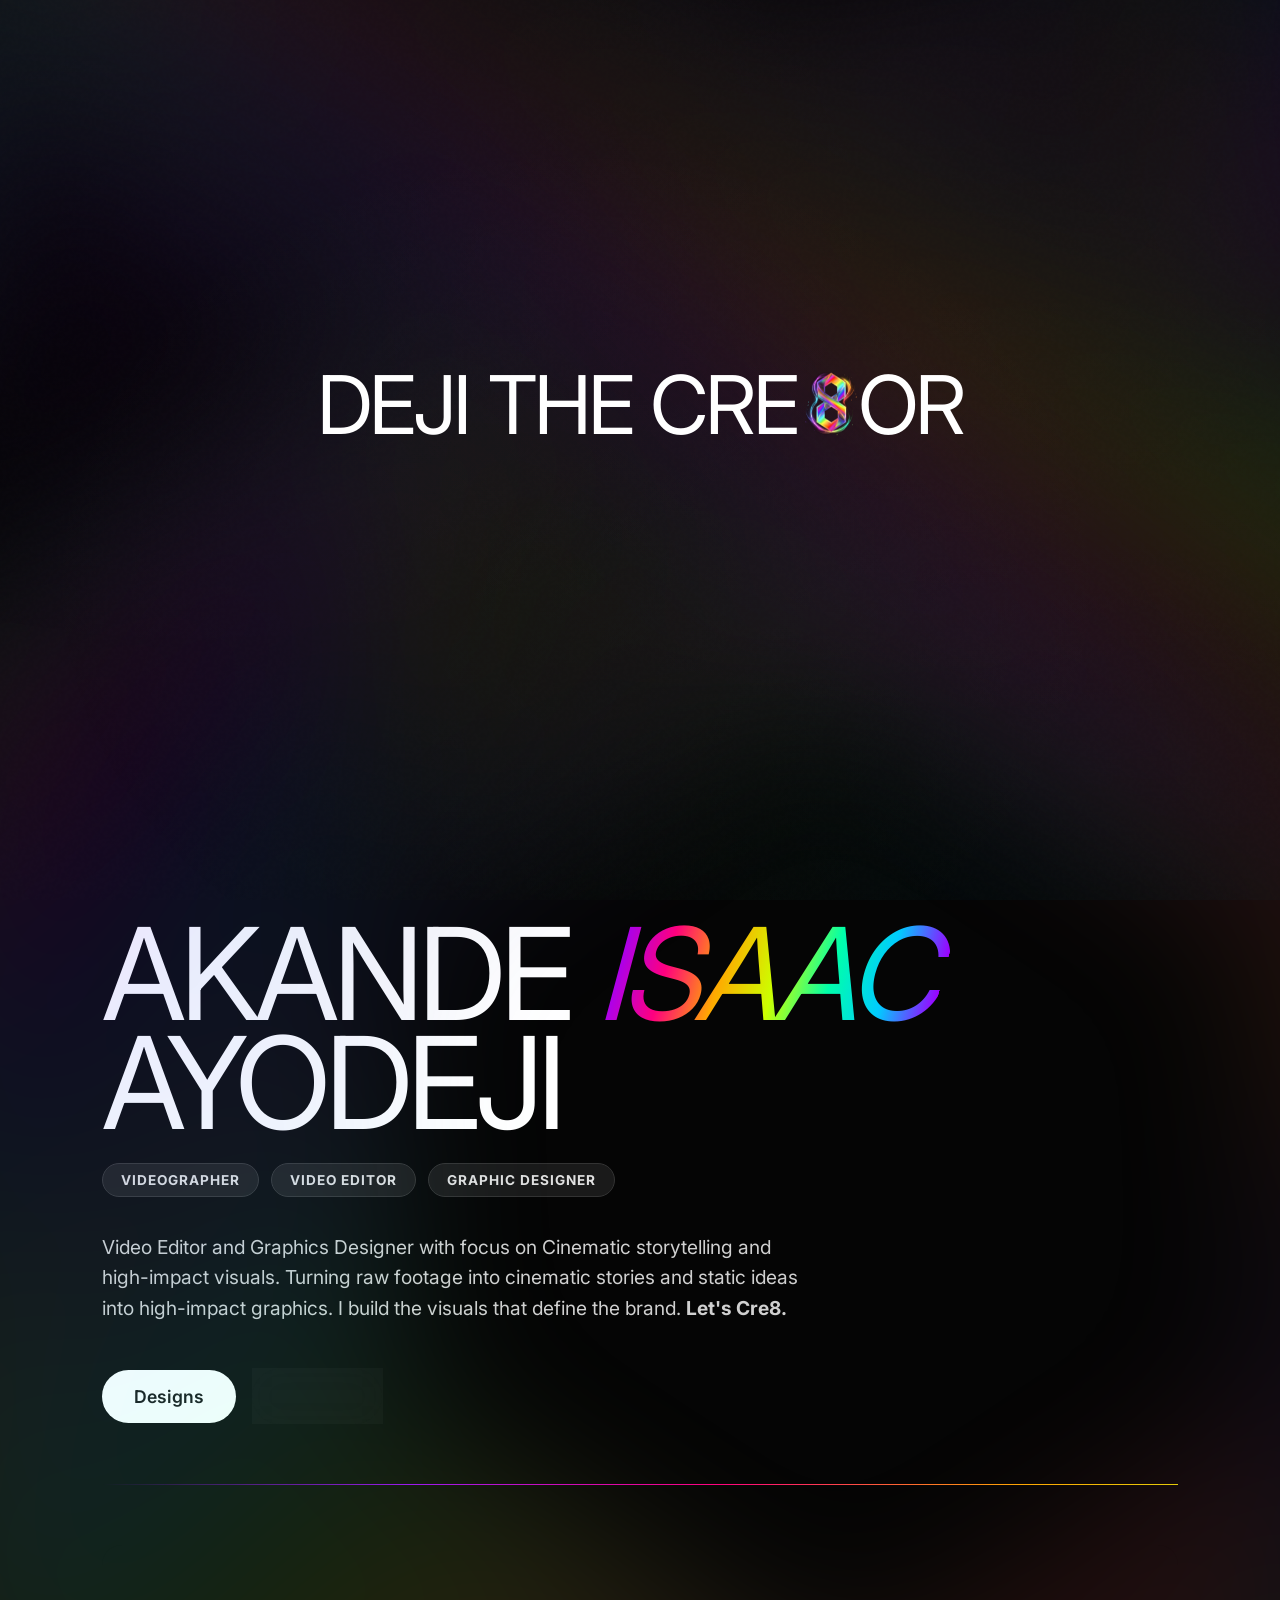
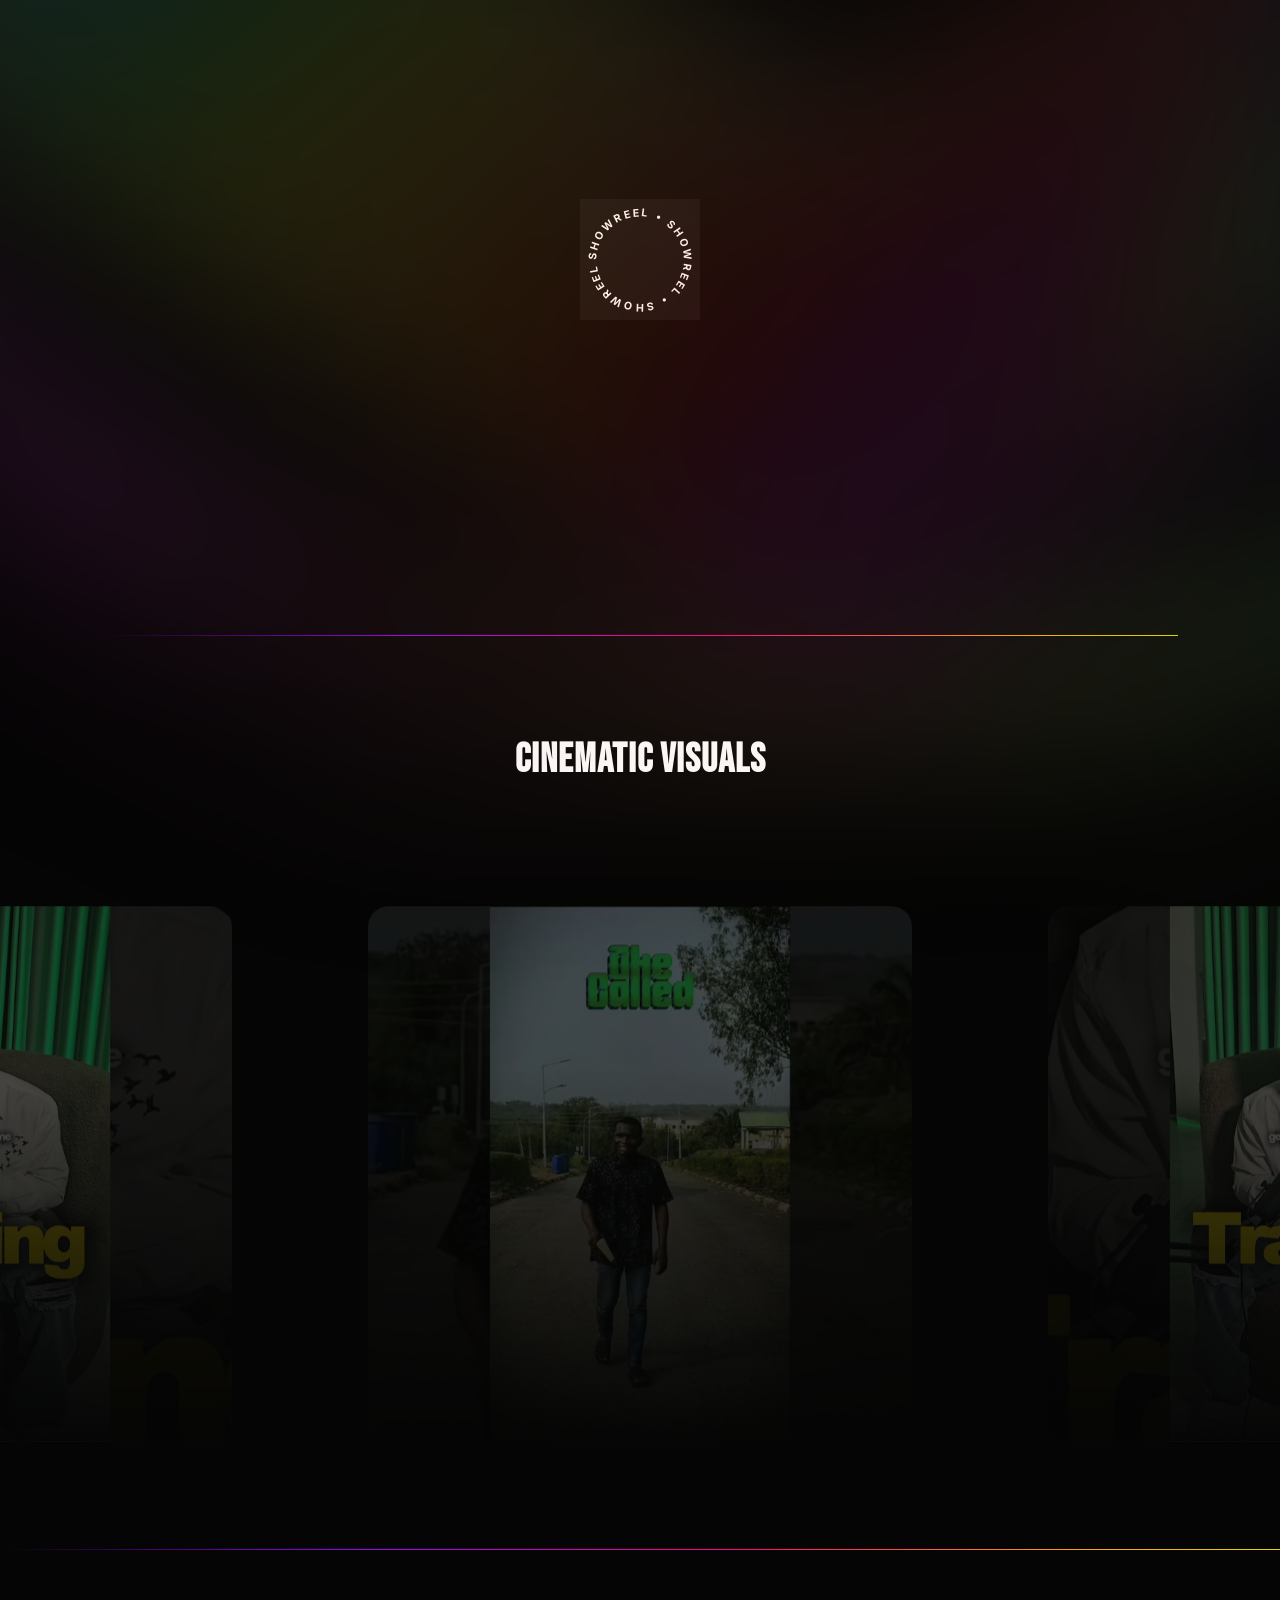
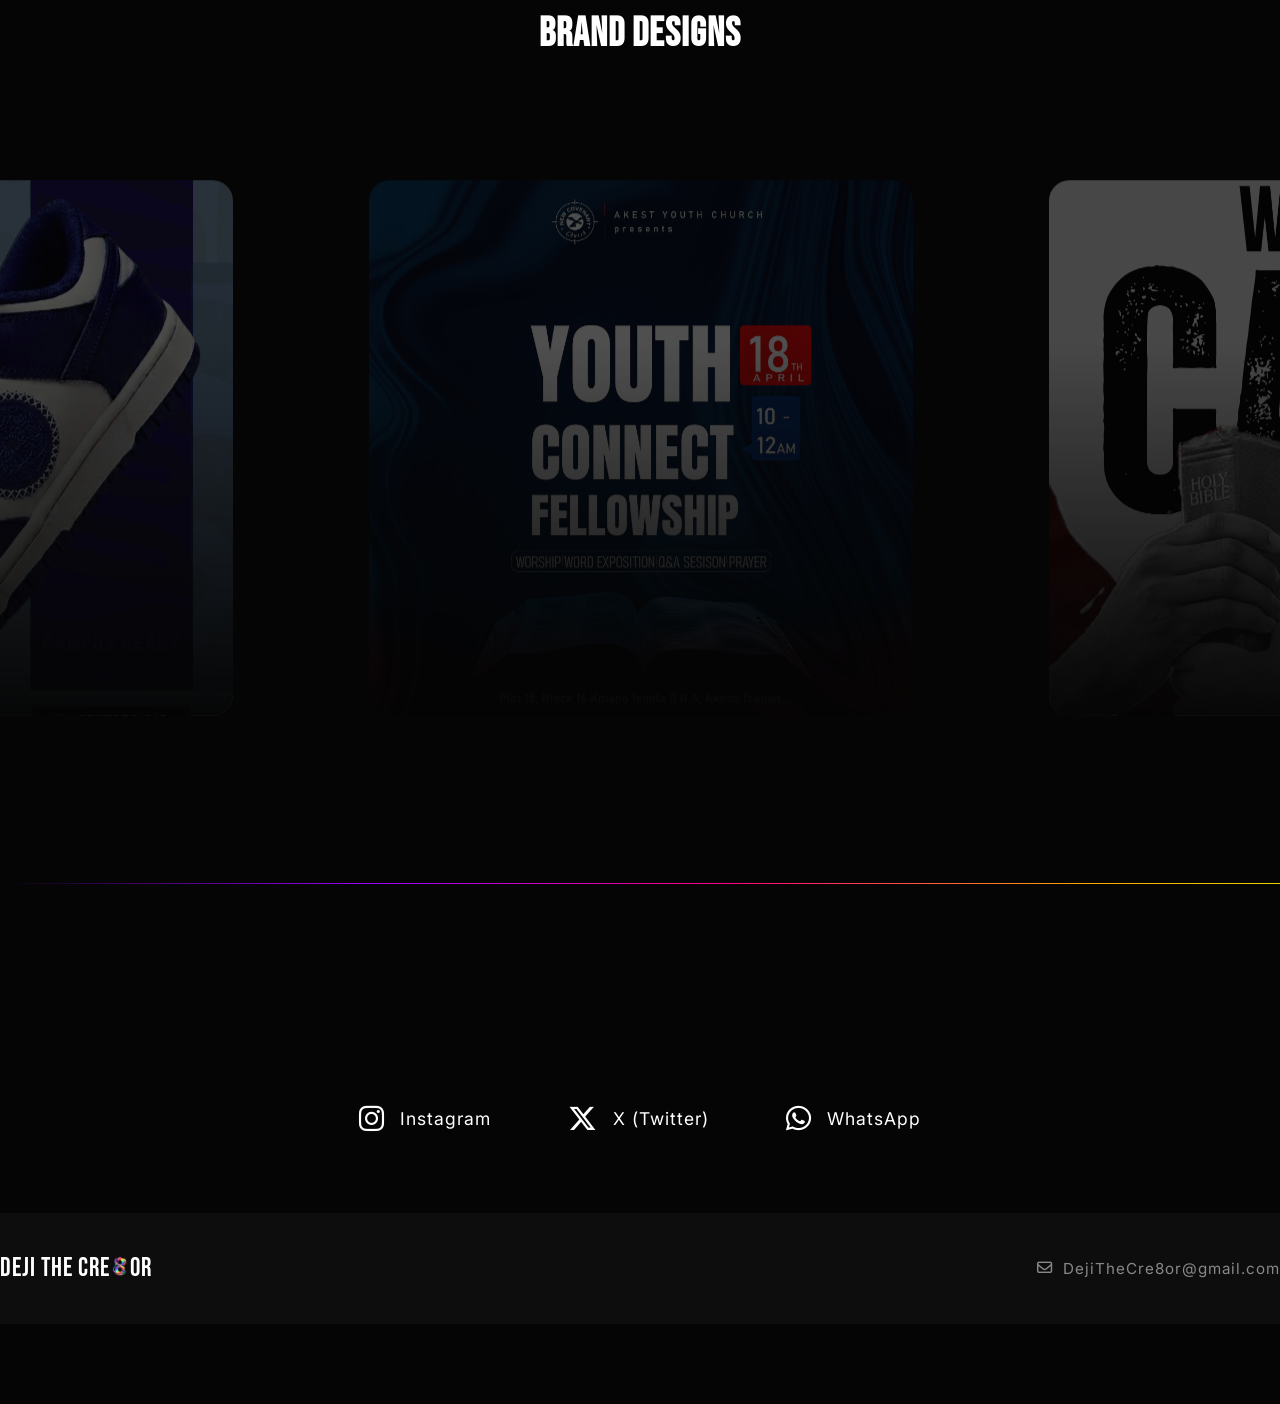
==== commit e185a87e: "Update index.html somer few lines in head" ====
--- a/index.html
+++ b/index.html
@@ -13,6 +13,17 @@
     <link rel="stylesheet" href="CSS/style.css">
     
     <link rel="stylesheet" href="https://cdnjs.cloudflare.com/ajax/libs/font-awesome/6.4.0/css/all.min.css">
+    <script>
+    document.addEventListener("DOMContentLoaded", function() {
+        const video = document.querySelector('.showreel-video');
+        if (video) {
+            video.muted = true;
+            video.play().catch(error => {
+                console.log("Autoplay prevented by mobile browser:", error);
+            });
+        }
+    });
+</script>
 </head>
 <body>
 
@@ -87,7 +98,7 @@
 
         <section id="showreel-section" class="reveal">
             <video autoplay loop muted playsinline class="showreel-video">
-                <source src="showreel.mp4" type="video/mp4"> 
+                <source src="Portfolio-/assets/videos/showreel.mp4showreel.mp4" type="video/mp4"> 
             </video>
             
             <div class="showreel-watermark">
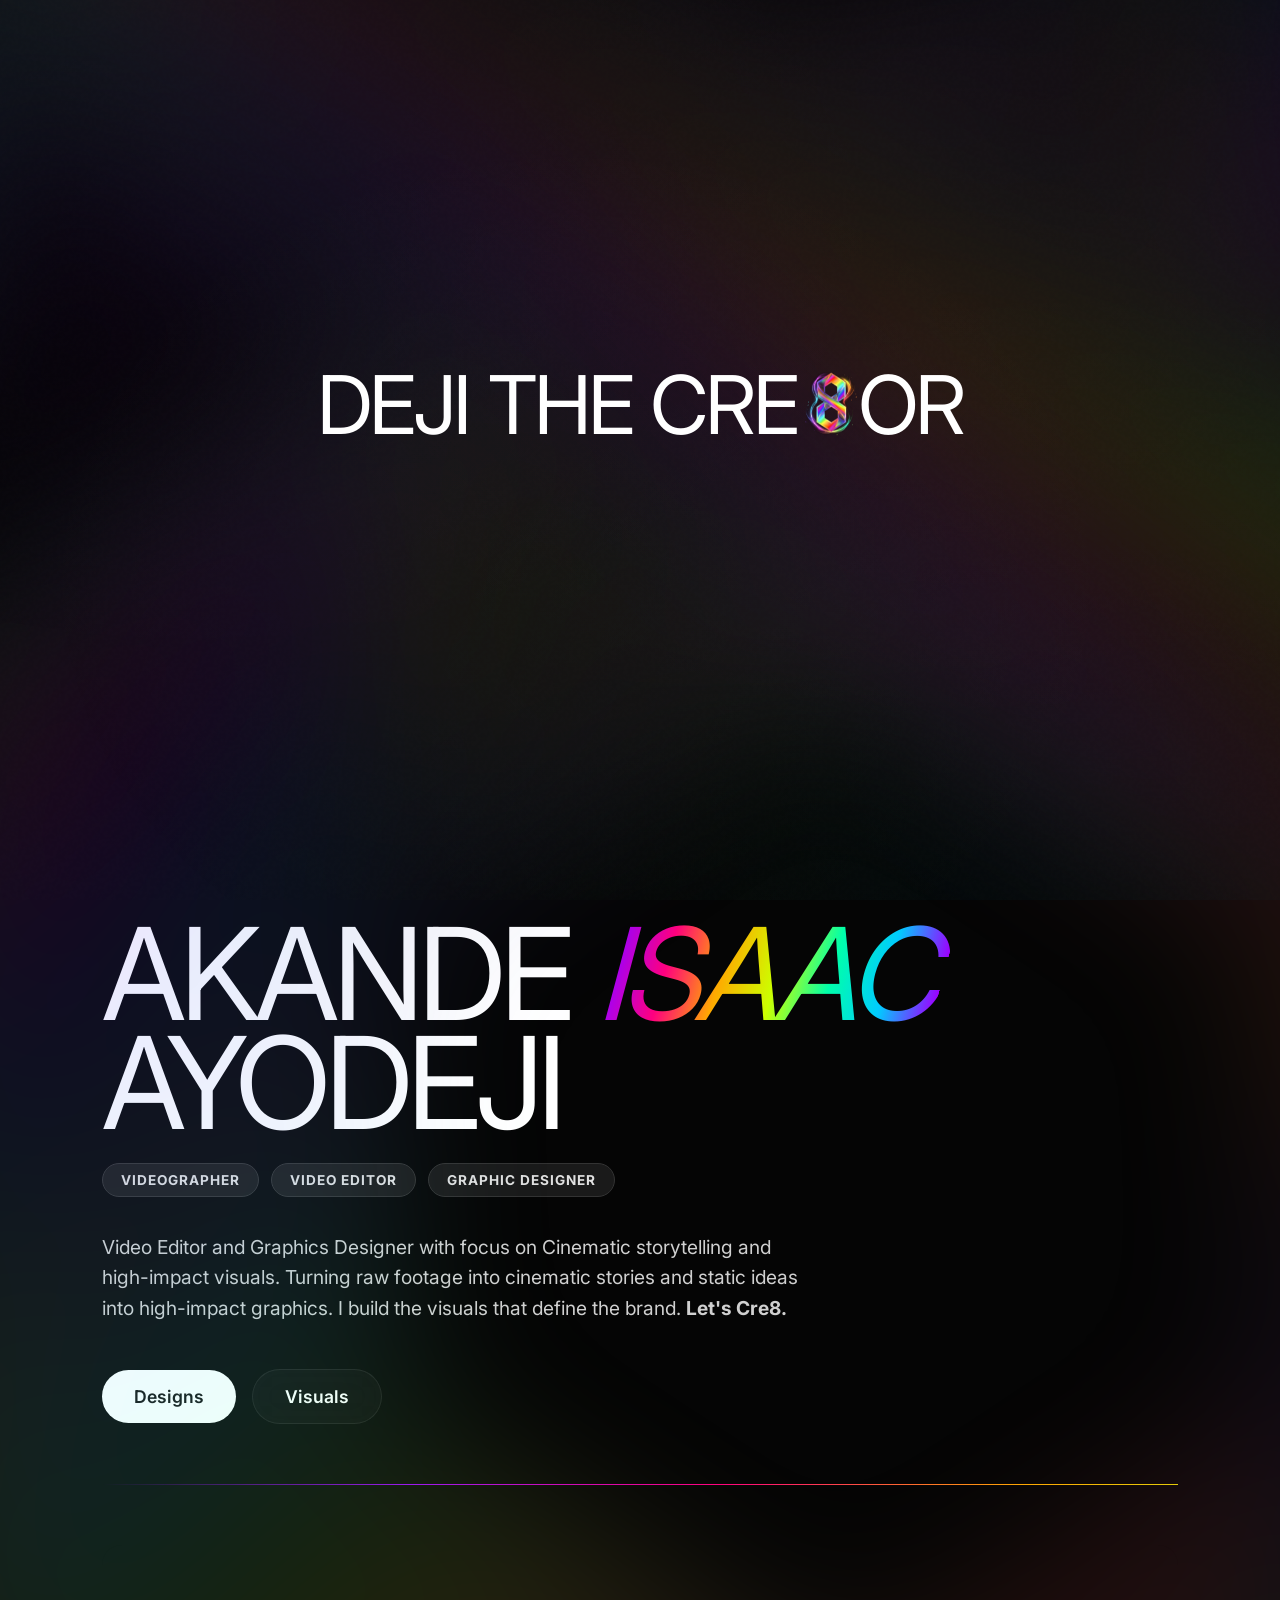
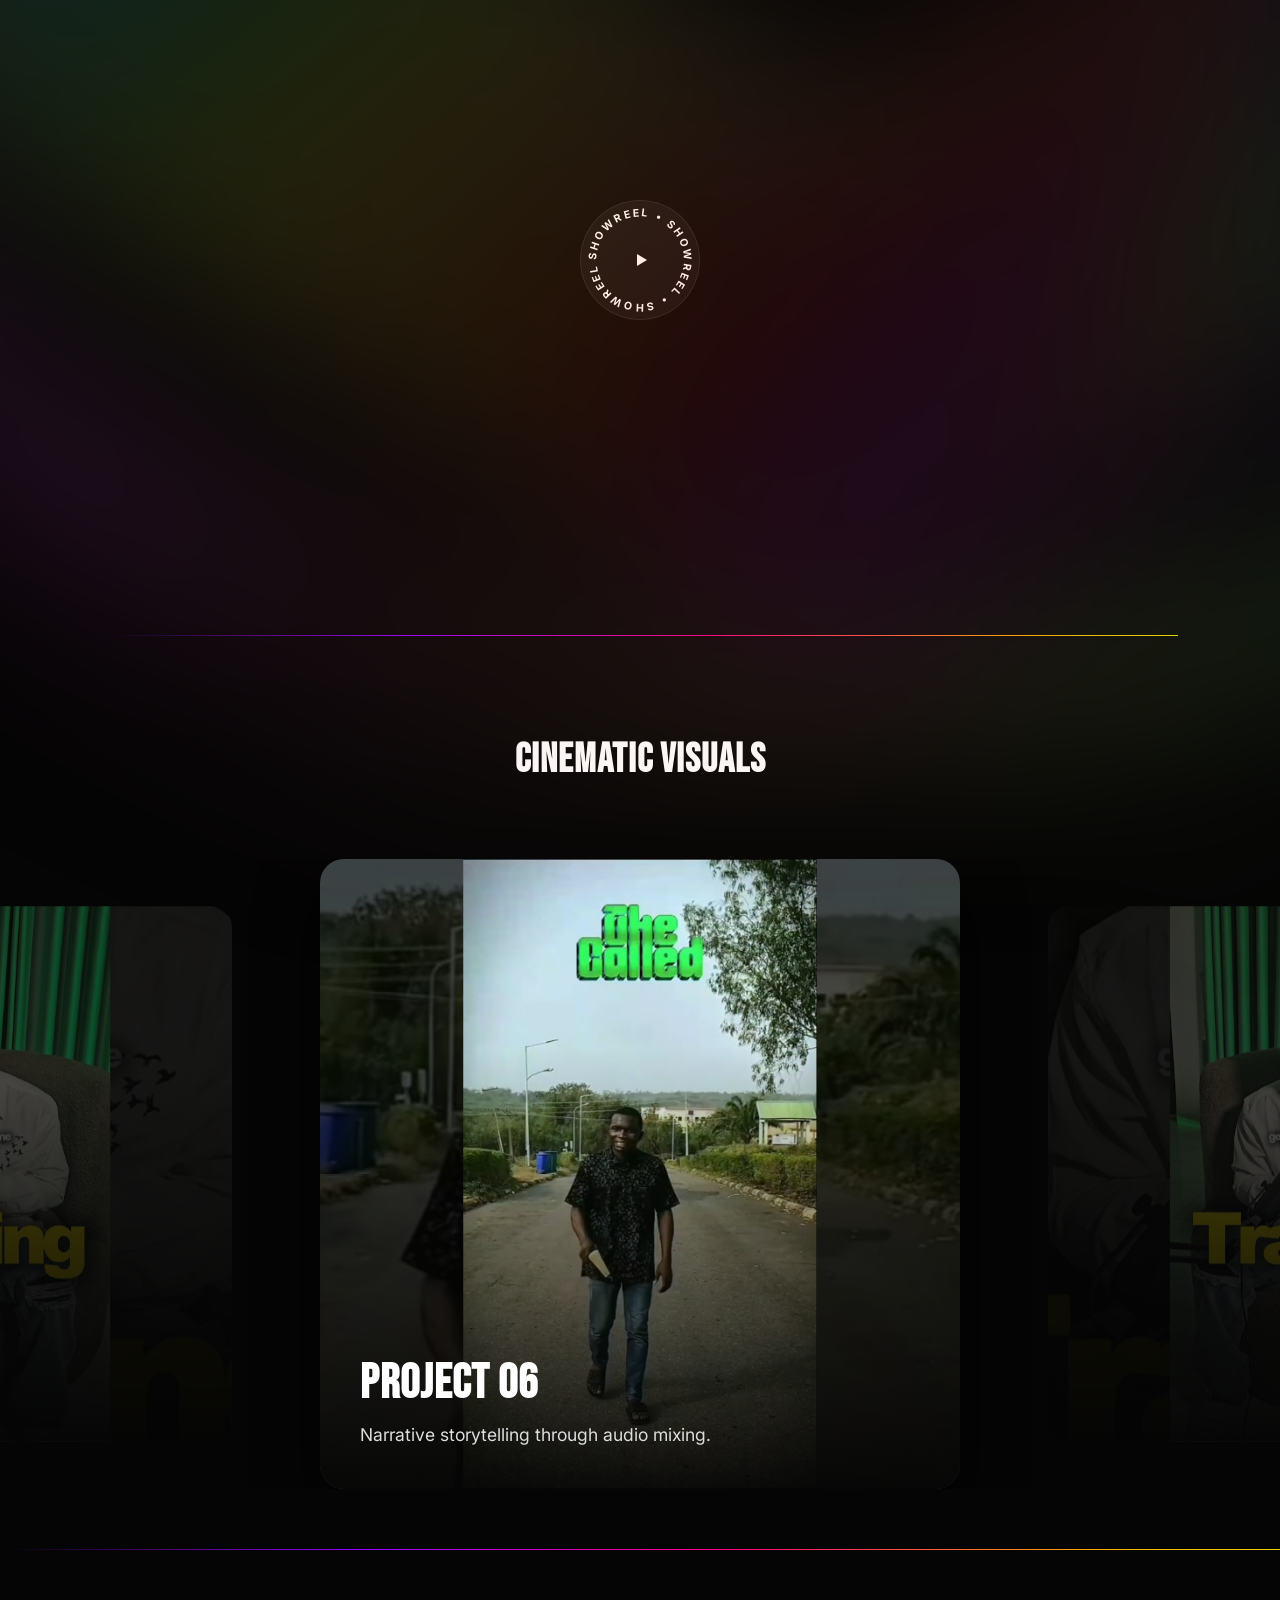
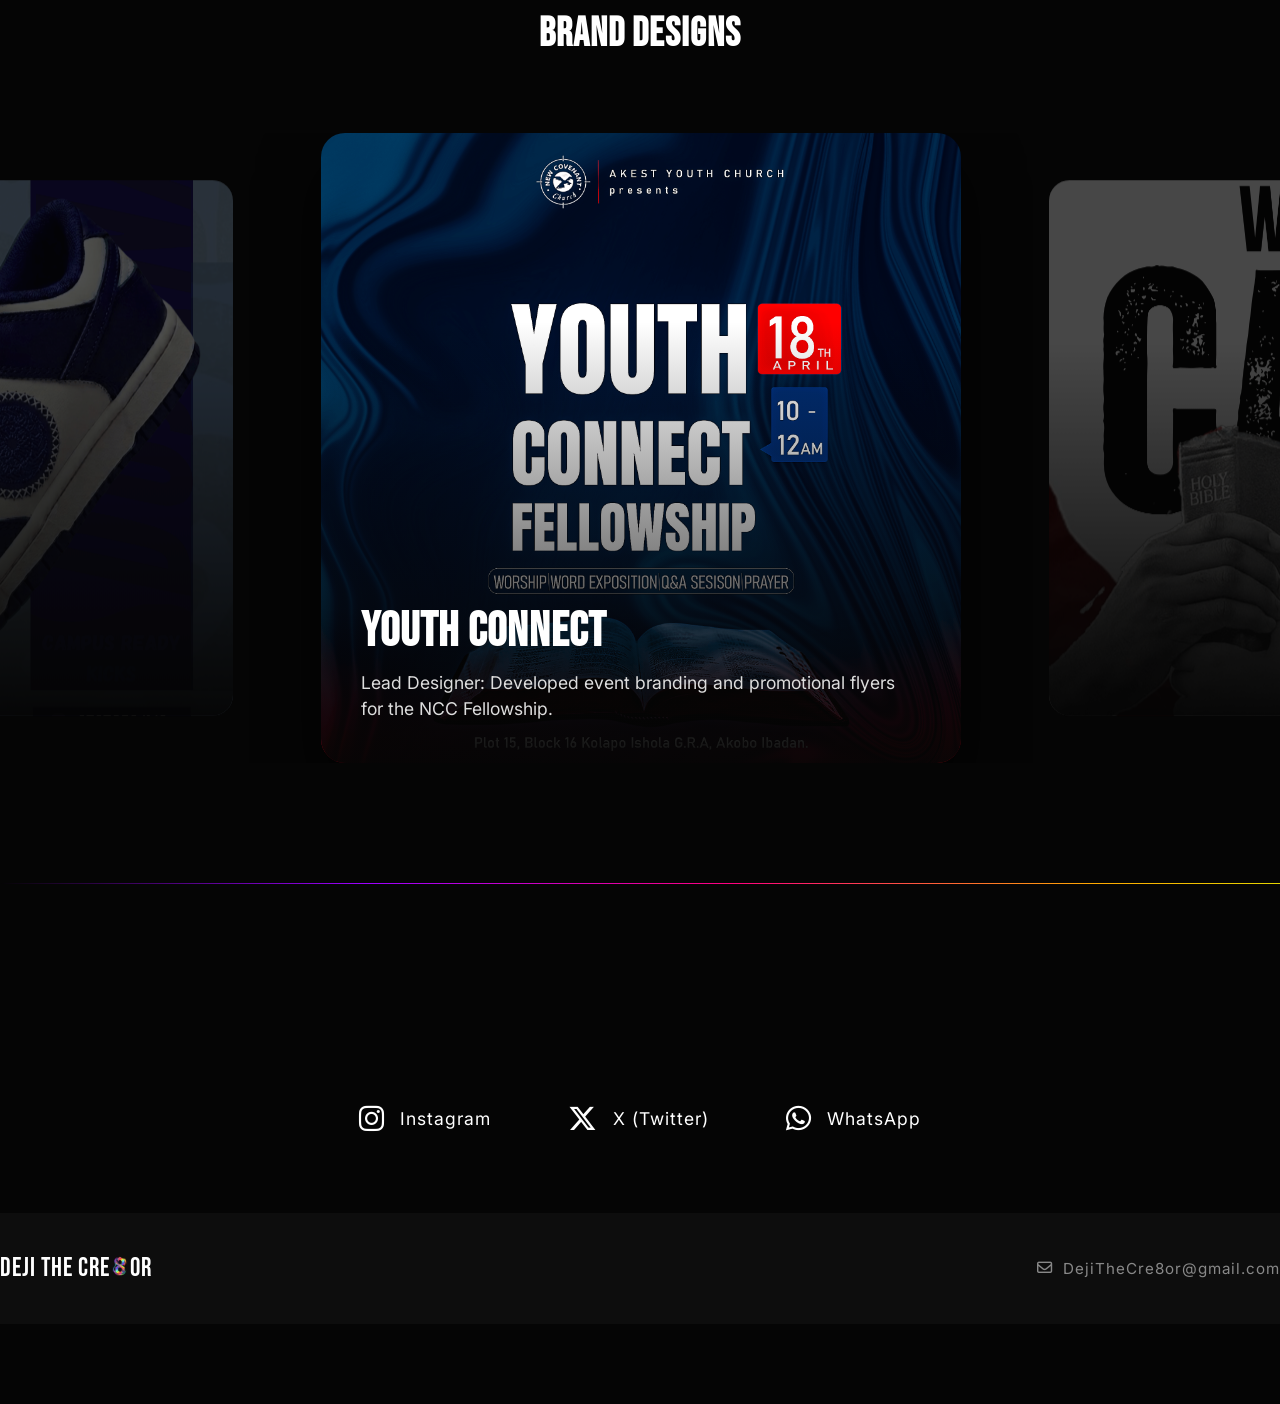
==== commit 690635ea: "Update index.html" ====
--- a/index.html
+++ b/index.html
@@ -13,17 +13,6 @@
     <link rel="stylesheet" href="CSS/style.css">
     
     <link rel="stylesheet" href="https://cdnjs.cloudflare.com/ajax/libs/font-awesome/6.4.0/css/all.min.css">
-    <script>
-    document.addEventListener("DOMContentLoaded", function() {
-        const video = document.querySelector('.showreel-video');
-        if (video) {
-            video.muted = true;
-            video.play().catch(error => {
-                console.log("Autoplay prevented by mobile browser:", error);
-            });
-        }
-    });
-</script>
 </head>
 <body>
 
